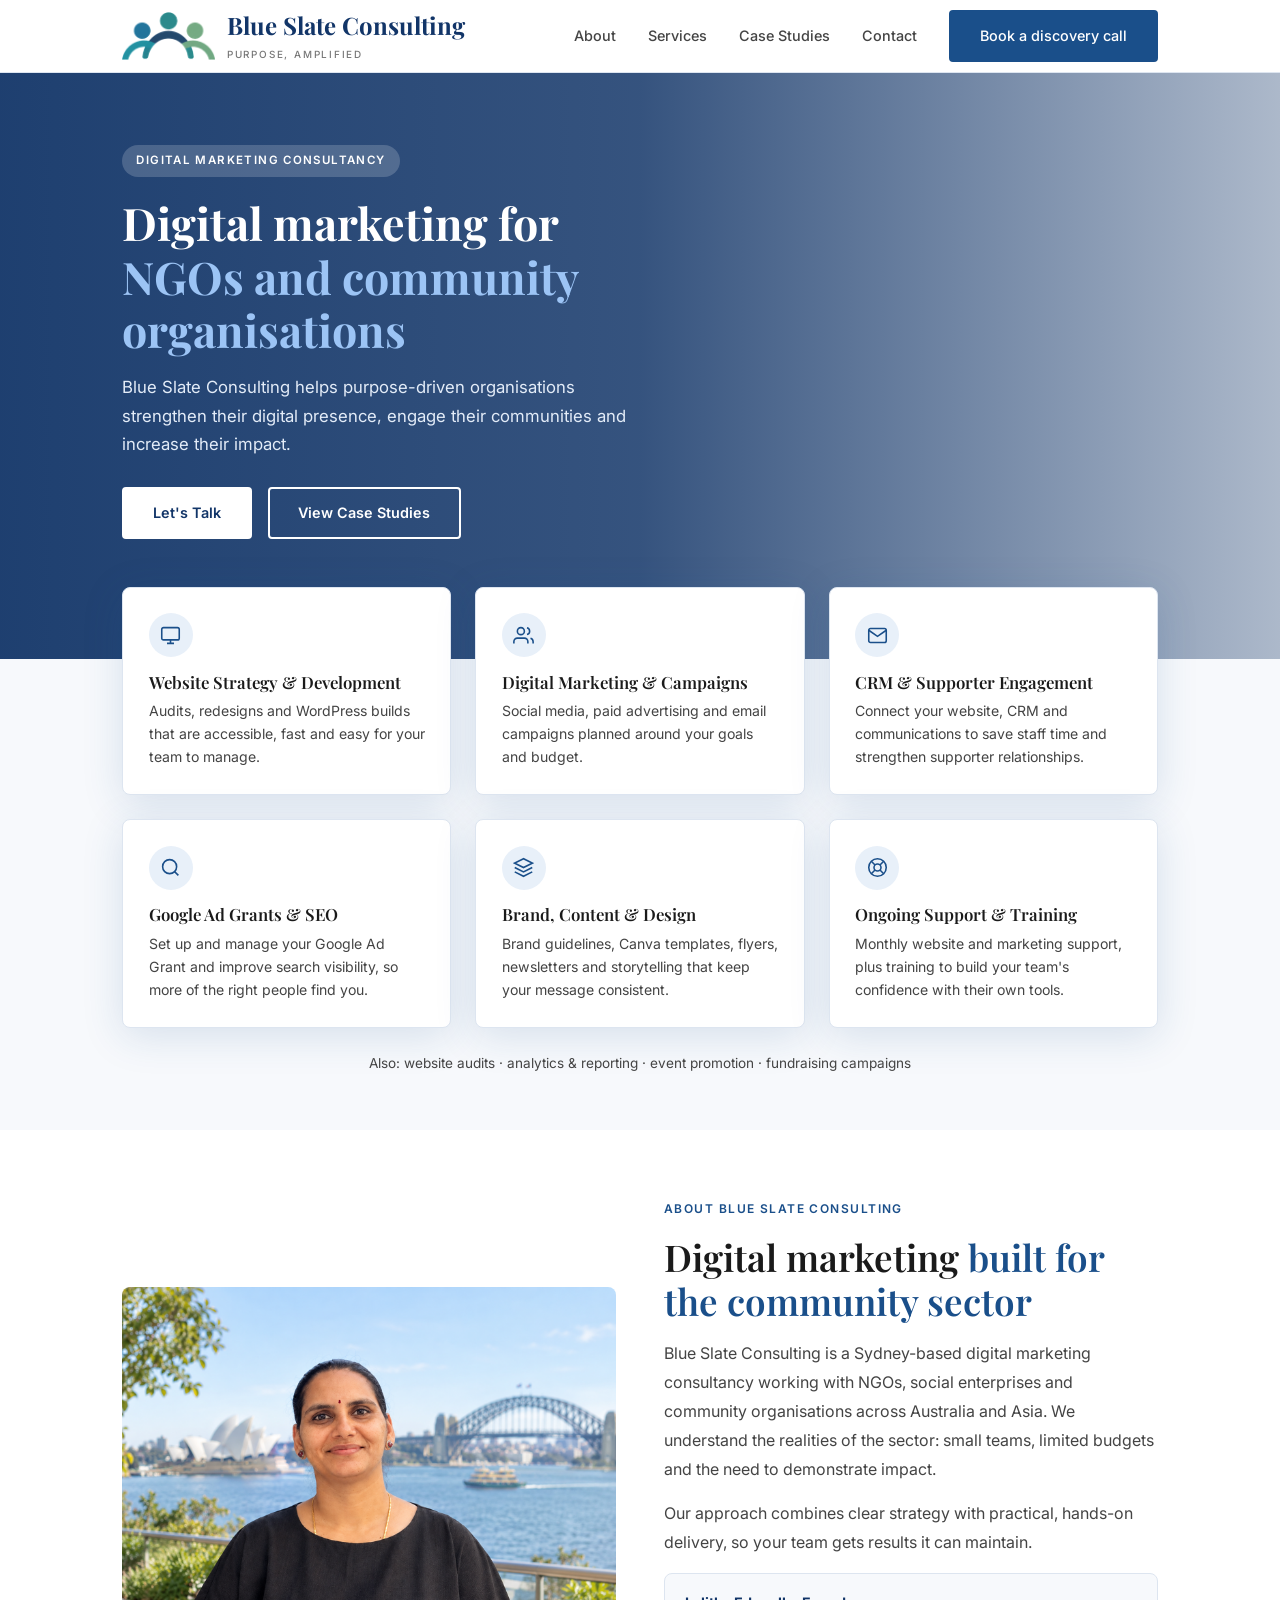
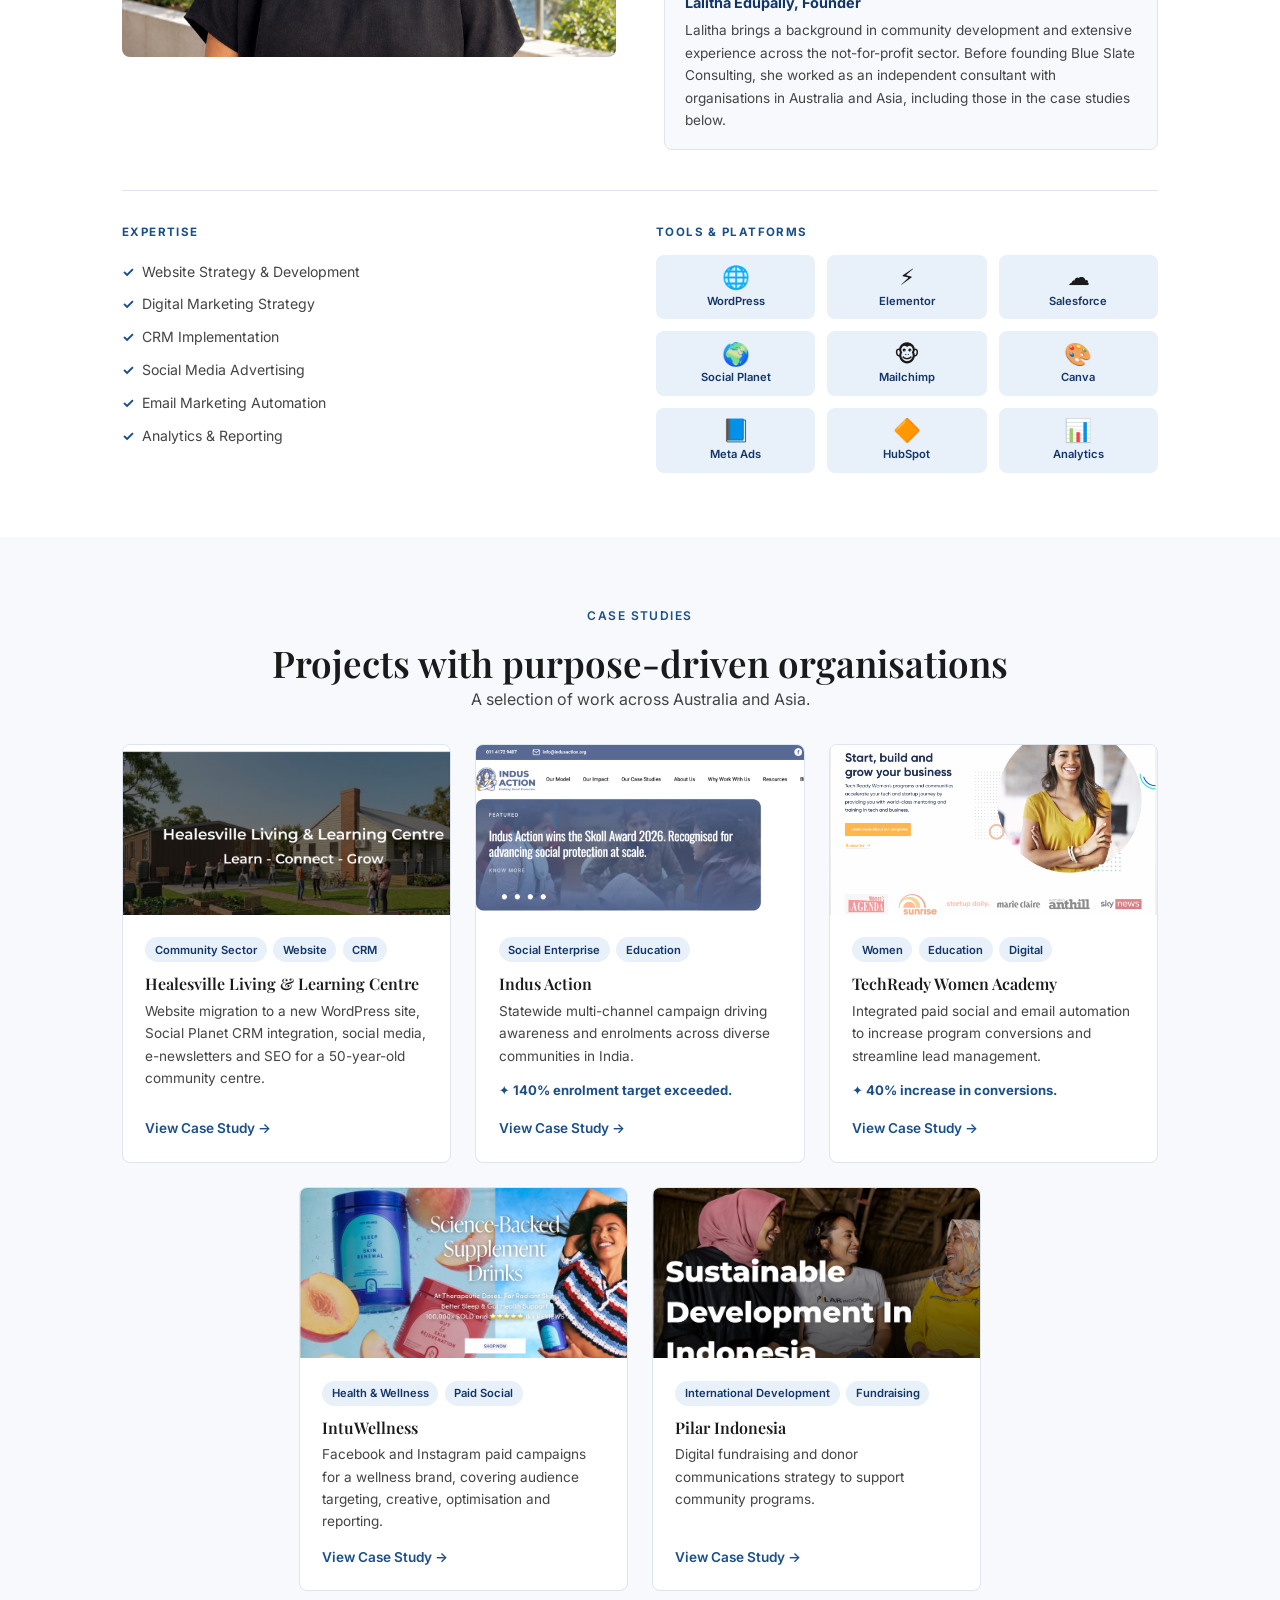
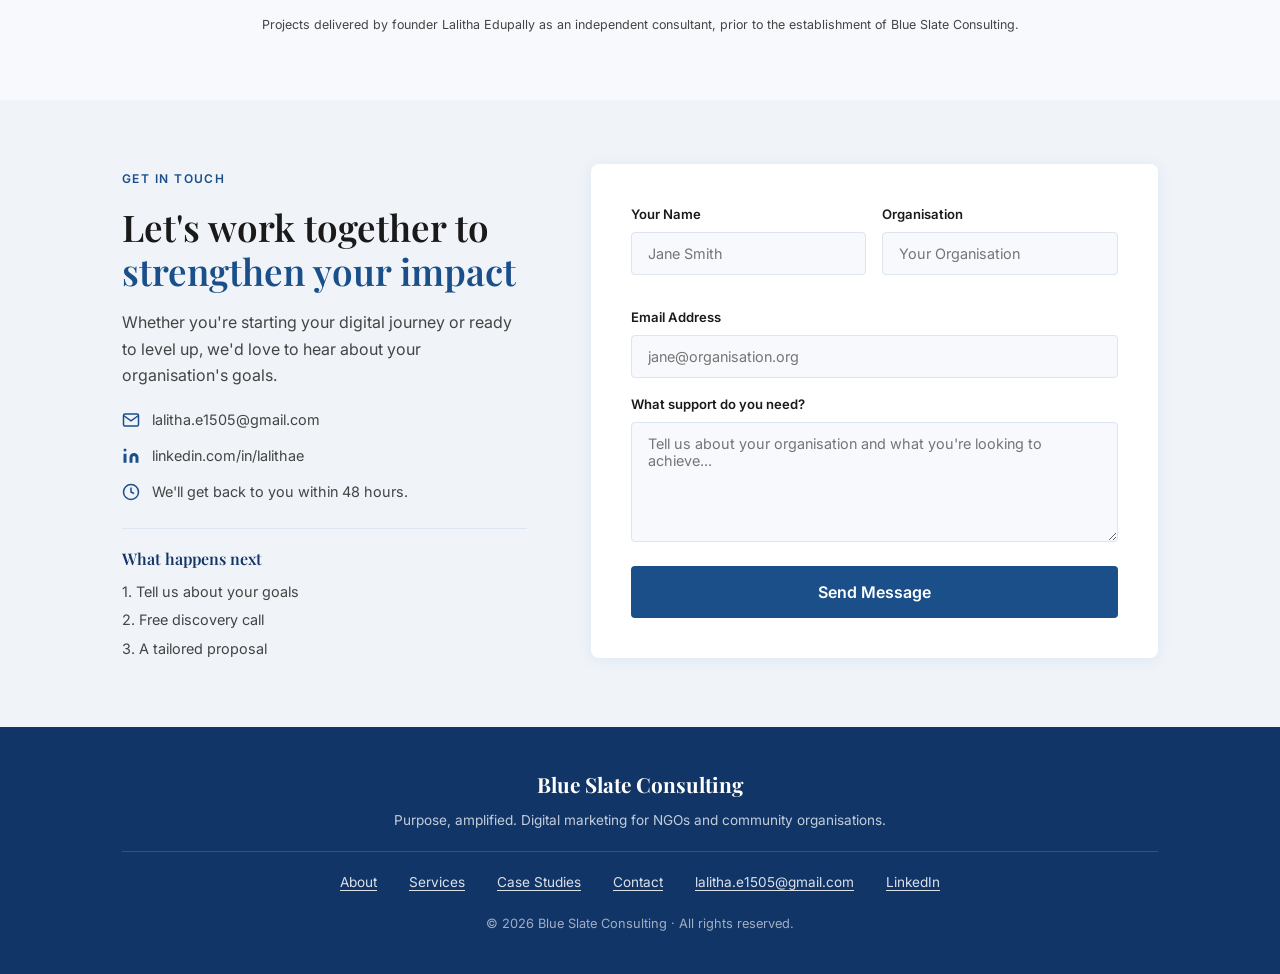
==== index.html @ 00a0124b "Update index.html" ====
<!DOCTYPE html>
<html lang="en">
<head>
<meta charset="UTF-8" />
<meta name="viewport" content="width=device-width, initial-scale=1.0" />
<title>Blue Slate Consulting - Digital marketing for NGOs and community organisations</title>
<meta name="description" content="Blue Slate Consulting is a Sydney-based digital marketing consultancy for NGOs, social enterprises and community organisations." />
<link rel="preconnect" href="https://fonts.googleapis.com">
<link href="https://fonts.googleapis.com/css2?family=Playfair+Display:ital,wght@0,400;0,600;0,700;1,600&family=Inter:wght@300;400;500;600&display=swap" rel="stylesheet">
<style>
*,*::before,*::after{box-sizing:border-box;margin:0;padding:0}
html{scroll-behavior:smooth}
body{font-family:'Inter',system-ui,sans-serif;color:#1a1a1a;background:#fff;line-height:1.65;font-size:16px}
img{max-width:100%;display:block}
a{color:inherit;text-decoration:none}
ul{list-style:none}
:root{
--blue:#1a4f8a;--blue-dark:#123568;--blue-light:#e8f0f9;--blue-mid:#2261aa;
--text-mid:#444;--text-light:#777;--bg-light:#f7f9fc;--bg-cream:#f0f4f9;--border:#dde5f0;
--font-display:'Playfair Display',Georgia,serif;--radius:4px;--radius-lg:8px;
--shadow:0 2px 16px rgba(26,79,138,.08);--shadow-lg:0 8px 40px rgba(26,79,138,.15);--transition:0.22s ease}
h1,h2,h3,h4{font-family:var(--font-display);line-height:1.2;color:#1a1a1a}
h1{font-size:clamp(1.6rem,3.5vw,2.4rem);font-weight:700}
h2{font-size:clamp(1.6rem,3.5vw,2.3rem);font-weight:600}
h3{font-size:1.15rem;font-weight:600}
p{color:var(--text-mid)}
.container{max-width:1100px;margin:0 auto;padding:0 2rem}
.section{padding:64px 0}
.eyebrow{font-size:.75rem;font-weight:600;letter-spacing:.12em;text-transform:uppercase;color:var(--blue);display:inline-block;margin-bottom:1rem}
.blue{color:var(--blue)}
.text-center{text-align:center}
.grid-2{display:grid;grid-template-columns:1fr 1fr;gap:3rem;align-items:center}
.grid-3{display:grid;grid-template-columns:repeat(3,1fr);gap:1.5rem}
.btn{display:inline-block;padding:.75rem 1.8rem;border-radius:var(--radius);font-family:'Inter',sans-serif;font-size:.9rem;font-weight:600;cursor:pointer;border:2px solid transparent;transition:all var(--transition)}
.btn-primary{background:var(--blue);color:#fff !important;border-color:var(--blue)}
.btn-primary:hover{background:var(--blue-dark);border-color:var(--blue-dark)}

/* NAV */
nav{position:sticky;top:0;z-index:100;background:#fff;border-bottom:1px solid var(--border)}
.nav-inner{display:flex;align-items:center;justify-content:space-between;height:72px}
.logo{font-family:var(--font-display);font-size:1.5rem;font-weight:700;color:var(--blue-dark);line-height:1.1;display:flex;align-items:center;gap:.75rem}
.logo img{height:48px;width:auto}
.logo span{display:block;font-size:.62rem;font-family:'Inter',sans-serif;font-weight:500;letter-spacing:.18em;text-transform:uppercase;color:var(--text-light);margin-top:10px}
.nav-links{display:flex;gap:2rem;align-items:center}
.nav-links a{font-size:.9rem;font-weight:500;color:var(--text-mid);transition:color var(--transition)}
.nav-links a:hover{color:var(--blue)}
.nav-links a.btn-primary:hover{color:#fff}
.hamburger{display:none;flex-direction:column;gap:5px;cursor:pointer;padding:4px;background:none;border:none}
.hamburger span{display:block;width:24px;height:2px;background:#1a1a1a;border-radius:2px}

/* HERO */
.hero{position:relative}
.hero-bg{position:relative;display:flex;align-items:center;min-height:500px;background-size:cover;background-position:center;background-repeat:no-repeat}
.hero-overlay{position:absolute;inset:0;background:linear-gradient(90deg,rgba(18,53,104,.95) 0%,rgba(18,53,104,.85) 50%,rgba(18,53,104,.35) 100%)}
.hero-content{position:relative;z-index:1;width:100%;padding-top:72px;padding-bottom:120px}
.hero-label{display:inline-block;background:rgba(255,255,255,.18);color:#fff;font-size:.72rem;font-weight:600;letter-spacing:.12em;text-transform:uppercase;padding:.4rem .9rem;border-radius:2rem;margin-bottom:1.2rem}
.hero h1{color:#fff;max-width:560px;margin-bottom:1rem;font-size:clamp(1.9rem,4vw,2.8rem)}
.blue-light-text{color:#9CC4F5}
.hero-sub{color:#E3ECF8;font-size:1.05rem;line-height:1.7;max-width:520px;margin-bottom:1.75rem}
.hero-actions{display:flex;flex-wrap:wrap;gap:1rem}
.btn-white{background:#fff;color:var(--blue-dark);border-color:#fff}
.btn-white:hover{background:var(--blue-light);border-color:var(--blue-light)}
.btn-outline-white{background:transparent;color:#fff;border-color:#fff}
.btn-outline-white:hover{background:#fff;color:var(--blue-dark)}

/* SERVICES (cards overlap the hero) */
.services.section{position:relative;z-index:2;margin-top:-72px;padding:0 0 56px;background:linear-gradient(to bottom,transparent 72px,var(--bg-light) 72px)}
.service-card{background:#fff;border:1px solid var(--border);border-radius:var(--radius-lg);padding:1.6rem;box-shadow:var(--shadow-lg);transition:transform var(--transition)}
.service-card:hover{transform:translateY(-3px)}
.service-icon{width:44px;height:44px;background:var(--blue-light);border-radius:50%;display:flex;align-items:center;justify-content:center;margin-bottom:.9rem;color:var(--blue)}
.service-icon svg{width:21px;height:21px}
.service-card h3{margin-bottom:.45rem;font-size:1.05rem}
.service-card p{font-size:.88rem;line-height:1.65}
.services-also{text-align:center;font-size:.85rem;color:var(--text-mid);margin-top:1.5rem}

/* ABOUT */
.about{background:#fff}
.about-content h2{margin-bottom:1rem}
.about-content p{margin-bottom:1rem;line-height:1.8}
.founder-box{background:var(--bg-light);border:1px solid var(--border);border-radius:var(--radius-lg);padding:1.1rem 1.25rem}
.founder-box strong{display:block;font-size:.9rem;color:var(--blue-dark);margin-bottom:.25rem}
.founder-box p{font-size:.85rem;line-height:1.65;margin:0}
.skills-cols{display:grid;grid-template-columns:1fr 1fr;gap:2rem;margin-top:2.5rem;padding-top:2rem;border-top:1px solid var(--border)}
.skills-label{font-size:.72rem;font-weight:700;letter-spacing:.12em;text-transform:uppercase;color:var(--blue);margin-bottom:.8rem}
.skills-list li{font-size:.88rem;color:var(--text-mid);padding:.3rem 0;display:flex;align-items:center;gap:.5rem}
.skills-list li::before{content:'✓';color:var(--blue);font-weight:700}
.tools-grid{display:grid;grid-template-columns:repeat(3,1fr);gap:.75rem;margin-top:.5rem}
.tool-item{background:var(--blue-light);border-radius:var(--radius-lg);padding:.7rem .5rem;display:flex;flex-direction:column;align-items:center;gap:.4rem}
.tool-icon{font-size:1.4rem;line-height:1}
.tool-name{font-size:.7rem;font-weight:600;color:var(--blue-dark);text-align:center;line-height:1.2}

/* CASE STUDIES */
.casestudies{background:var(--bg-light)}
.casestudies-sub{color:var(--text-mid);margin-bottom:2rem}
.cs-grid{display:flex;flex-wrap:wrap;justify-content:center;gap:1.5rem}
.cs-card{flex:0 1 calc((100% - 3rem)/3);background:#fff;border:1px solid var(--border);border-radius:var(--radius-lg);overflow:hidden;transition:box-shadow var(--transition),transform var(--transition);display:flex;flex-direction:column}
.cs-card:hover{box-shadow:var(--shadow-lg);transform:translateY(-4px)}
.cs-thumb{height:170px;background:var(--blue-light)}
.cs-body{padding:1.4rem;flex:1;display:flex;flex-direction:column}
.cs-tags{display:flex;flex-wrap:wrap;gap:.4rem;margin-bottom:.75rem}
.cs-tag{background:var(--blue-light);color:var(--blue-dark);font-size:.7rem;font-weight:600;padding:.2rem .6rem;border-radius:2rem}
.cs-body h3{font-size:1rem;margin-bottom:.4rem}
.cs-body p{font-size:.85rem;margin-bottom:.8rem;flex:1}
.cs-result{font-size:.82rem;font-weight:700;color:var(--blue);margin-bottom:1rem}
.cs-link{font-size:.85rem;font-weight:600;color:var(--blue);display:inline-flex;align-items:center;gap:.3rem;transition:gap var(--transition)}
.cs-link:hover{gap:.6rem}
.cs-note{text-align:center;font-size:.78rem;color:var(--text-mid);margin-top:1.5rem}

/* CONTACT */
.contact{background:var(--bg-cream)}
.contact-grid{display:grid;grid-template-columns:1fr 1.4fr;gap:4rem;align-items:start}
.contact-info h2{margin-bottom:1rem}
.contact-info p{margin-bottom:1.25rem}
.contact-detail{display:flex;align-items:center;gap:.75rem;margin-bottom:.75rem;font-size:.9rem;color:var(--text-mid)}
.contact-detail svg{color:var(--blue);flex-shrink:0}
.next-steps{margin-top:1.5rem;padding-top:1.25rem;border-top:1px solid var(--border)}
.next-steps h3{font-size:1rem;margin-bottom:.6rem;color:var(--blue-dark)}
.next-steps li{font-size:.9rem;color:var(--text-mid);padding:.15rem 0}
.contact-form{background:#fff;border-radius:var(--radius-lg);padding:2.5rem;box-shadow:var(--shadow)}
.form-row{display:grid;grid-template-columns:1fr 1fr;gap:1rem;margin-bottom:1rem}
.form-group{margin-bottom:1rem}
.form-group label{display:block;font-size:.82rem;font-weight:600;margin-bottom:.4rem}
.form-group input,.form-group textarea{width:100%;padding:.75rem 1rem;border:1.5px solid var(--border);border-radius:var(--radius);font-family:'Inter',sans-serif;font-size:.9rem;color:#1a1a1a;background:var(--bg-light);transition:border-color var(--transition);outline:none}
.form-group input:focus,.form-group textarea:focus{border-color:var(--blue);background:#fff}
.form-group textarea{resize:vertical;min-height:120px}
.form-submit{width:100%;padding:.9rem;font-size:1rem}

/* FOOTER */
footer{background:var(--blue-dark);color:#fff;padding:2.5rem 0;text-align:center;font-size:.88rem}
footer p{color:#fff}
.footer-logo{font-family:var(--font-display);font-size:1.3rem;font-weight:700;color:#fff;margin-bottom:.5rem}
.footer-tagline{color:rgba(255,255,255,.75);font-size:.85rem;margin-bottom:1rem}
.footer-links{display:flex;justify-content:center;gap:2rem;flex-wrap:wrap;margin-top:.75rem}
.footer-links a{color:rgba(255,255,255,.85);font-size:.85rem;text-decoration:underline;text-underline-offset:3px}
.footer-links a:hover{color:#fff}
.footer-divider{border:none;border-top:1px solid rgba(255,255,255,.15);margin:1.2rem 0}

/* MOBILE */
@media(max-width:900px){
.cs-card{flex-basis:calc((100% - 1.5rem)/2)}
}
@media(max-width:768px){
.hamburger{display:flex}
.nav-links{display:none;position:fixed;top:72px;left:0;right:0;background:#fff;flex-direction:column;padding:1.5rem 2rem;border-bottom:1px solid var(--border);gap:1.2rem;box-shadow:var(--shadow)}
.nav-links.open{display:flex}
.nav-links .btn{width:100%;text-align:center}
.grid-2,.grid-3,.contact-grid,.skills-cols,.form-row{grid-template-columns:1fr}
.cs-card{flex-basis:100%}
.hero-bg{min-height:auto}
.hero-overlay{background:rgba(18,53,104,.88)}
.hero-content{padding-top:56px;padding-bottom:104px}
.section{padding:48px 0}
}
</style>
</head>
<body>

<nav>
<div class="container nav-inner">
<a href="#" class="logo"><img src="/assets/images/logo-icon.png" alt="Blue Slate Consulting logo"><div>Blue Slate Consulting<br><span>Purpose, amplified</span></div></a>
<div class="nav-links" id="navLinks">
<a href="#about">About</a>
<a href="#services">Services</a>
<a href="#casestudies">Case Studies</a>
<a href="#contact">Contact</a>
<a href="#contact" class="btn btn-primary">Book a discovery call</a>
</div>
<button class="hamburger" id="hamburger" aria-label="Menu"><span></span><span></span><span></span></button>
</div>
</nav>

<!-- HERO -->
<section class="hero">
<div class="hero-bg" style="background-image:url(/assets/images/hero-workspace.png)">
<div class="hero-overlay"></div>
<div class="container hero-content">
<span class="hero-label">Digital Marketing Consultancy</span>
<h1>Digital marketing for<br><span class="blue-light-text">NGOs and community<br>organisations</span></h1>
<p class="hero-sub">Blue Slate Consulting helps purpose-driven organisations strengthen their digital presence, engage their communities and increase their impact.</p>
<div class="hero-actions">
<a href="#contact" class="btn btn-white">Let's Talk</a>
<a href="#casestudies" class="btn btn-outline-white">View Case Studies</a>
</div>
</div>
</div>
</section>

<!-- SERVICES -->
<section class="services section" id="services">
<div class="container">
<div class="grid-3">
<div class="service-card">
<div class="service-icon"><svg fill="none" stroke="currentColor" viewBox="0 0 24 24" stroke-width="1.8"><rect x="2" y="3" width="20" height="14" rx="2"/><path d="M8 21h8M12 17v4"/></svg></div>
<h3>Website Strategy &amp; Development</h3>
<p>Audits, redesigns and WordPress builds that are accessible, fast and easy for your team to manage.</p>
</div>
<div class="service-card">
<div class="service-icon"><svg fill="none" stroke="currentColor" viewBox="0 0 24 24" stroke-width="1.8"><path d="M17 21v-2a4 4 0 0 0-4-4H5a4 4 0 0 0-4 4v2"/><circle cx="9" cy="7" r="4"/><path d="M23 21v-2a4 4 0 0 0-3-3.87M16 3.13a4 4 0 0 1 0 7.75"/></svg></div>
<h3>Digital Marketing &amp; Campaigns</h3>
<p>Social media, paid advertising and email campaigns planned around your goals and budget.</p>
</div>
<div class="service-card">
<div class="service-icon"><svg fill="none" stroke="currentColor" viewBox="0 0 24 24" stroke-width="1.8"><path d="M4 4h16c1.1 0 2 .9 2 2v12c0 1.1-.9 2-2 2H4c-1.1 0-2-.9-2-2V6c0-1.1.9-2 2-2z"/><polyline points="22,6 12,13 2,6"/></svg></div>
<h3>CRM &amp; Supporter Engagement</h3>
<p>Connect your website, CRM and communications to save staff time and strengthen supporter relationships.</p>
</div>
<div class="service-card">
<div class="service-icon"><svg fill="none" stroke="currentColor" viewBox="0 0 24 24" stroke-width="1.8"><circle cx="11" cy="11" r="8"/><line x1="21" y1="21" x2="16.65" y2="16.65"/></svg></div>
<h3>Google Ad Grants &amp; SEO</h3>
<p>Set up and manage your Google Ad Grant and improve search visibility, so more of the right people find you.</p>
</div>
<div class="service-card">
<div class="service-icon"><svg fill="none" stroke="currentColor" viewBox="0 0 24 24" stroke-width="1.8"><polygon points="12 2 2 7 12 12 22 7 12 2"/><polyline points="2 17 12 22 22 17"/><polyline points="2 12 12 17 22 12"/></svg></div>
<h3>Brand, Content &amp; Design</h3>
<p>Brand guidelines, Canva templates, flyers, newsletters and storytelling that keep your message consistent.</p>
</div>
<div class="service-card">
<div class="service-icon"><svg fill="none" stroke="currentColor" viewBox="0 0 24 24" stroke-width="1.8"><circle cx="12" cy="12" r="10"/><circle cx="12" cy="12" r="4"/><path d="M4.93 4.93l4.24 4.24M14.83 9.17l4.24-4.24M14.83 14.83l4.24 4.24M9.17 14.83l-4.24 4.24"/></svg></div>
<h3>Ongoing Support &amp; Training</h3>
<p>Monthly website and marketing support, plus training to build your team's confidence with their own tools.</p>
</div>
</div>
<p class="services-also">Also: website audits · analytics &amp; reporting · event promotion · fundraising campaigns</p>
</div>
</section>

<!-- ABOUT -->
<section class="about section" id="about">
<div class="container">
<div class="grid-2">
<img src="assets/images/about-pic.png" alt="Lalitha Edupally, founder of Blue Slate Consulting" style="width:100%;height:auto;border-radius:8px;" />
<div class="about-content">
<span class="eyebrow">About Blue Slate Consulting</span>
<h2>Digital marketing <span class="blue">built for the community sector</span></h2>
<p>Blue Slate Consulting is a Sydney-based digital marketing consultancy working with NGOs, social enterprises and community organisations across Australia and Asia. We understand the realities of the sector: small teams, limited budgets and the need to demonstrate impact.</p>
<p>Our approach combines clear strategy with practical, hands-on delivery, so your team gets results it can maintain.</p>
<div class="founder-box">
<strong>Lalitha Edupally, Founder</strong>
<p>Lalitha brings a background in community development and extensive experience across the not-for-profit sector. Before founding Blue Slate Consulting, she worked as an independent consultant with organisations in Australia and Asia, including those in the case studies below.</p>
</div>
</div>
</div>
<div class="skills-cols">
<div>
<div class="skills-label">Expertise</div>
<ul class="skills-list">
<li>Website Strategy &amp; Development</li>
<li>Digital Marketing Strategy</li>
<li>CRM Implementation</li>
<li>Social Media Advertising</li>
<li>Email Marketing Automation</li>
<li>Analytics &amp; Reporting</li>
</ul>
</div>
<div>
<div class="skills-label">Tools &amp; Platforms</div>
<div class="tools-grid">
<div class="tool-item"><span class="tool-icon">🌐</span><span class="tool-name">WordPress</span></div>
<div class="tool-item"><span class="tool-icon">⚡</span><span class="tool-name">Elementor</span></div>
<div class="tool-item"><span class="tool-icon">☁️</span><span class="tool-name">Salesforce</span></div>
<div class="tool-item"><span class="tool-icon">🌍</span><span class="tool-name">Social Planet</span></div>
<div class="tool-item"><span class="tool-icon">🐵</span><span class="tool-name">Mailchimp</span></div>
<div class="tool-item"><span class="tool-icon">🎨</span><span class="tool-name">Canva</span></div>
<div class="tool-item"><span class="tool-icon">📘</span><span class="tool-name">Meta Ads</span></div>
<div class="tool-item"><span class="tool-icon">🔶</span><span class="tool-name">HubSpot</span></div>
<div class="tool-item"><span class="tool-icon">📊</span><span class="tool-name">Analytics</span></div>
</div>
</div>
</div>
</div>
</section>

<!-- CASE STUDIES -->
<section class="casestudies section" id="casestudies">
<div class="container">
<div class="text-center">
<span class="eyebrow">Case Studies</span>
<h2>Projects with purpose-driven organisations</h2>
<p class="casestudies-sub">A selection of work across Australia and Asia.</p>
</div>
<div class="cs-grid">
<div class="cs-card">
<div class="cs-thumb"><img src="assets/images/hllc.jpg" alt="Healesville Living &amp; Learning Centre" style="width:100%;height:100%;object-fit:cover;"></div>
<div class="cs-body">
<div class="cs-tags"><span class="cs-tag">Community Sector</span><span class="cs-tag">Website</span><span class="cs-tag">CRM</span></div>
<h3>Healesville Living &amp; Learning Centre</h3>
<p>Website migration to a new WordPress site, Social Planet CRM integration, social media, e-newsletters and SEO for a 50-year-old community centre.</p>
<a href="hllc.html" class="cs-link">View Case Study →</a>
</div>
</div>
<div class="cs-card">
<div class="cs-thumb"><img src="assets/images/indus.jpg" alt="Indus Action" style="width:100%;height:100%;object-fit:cover;"></div>
<div class="cs-body">
<div class="cs-tags"><span class="cs-tag">Social Enterprise</span><span class="cs-tag">Education</span></div>
<h3>Indus Action</h3>
<p>Statewide multi-channel campaign driving awareness and enrolments across diverse communities in India.</p>
<div class="cs-result">✦ 140% enrolment target exceeded.</div>
<a href="indus-action.html" class="cs-link">View Case Study →</a>
</div>
</div>
<div class="cs-card">
<div class="cs-thumb"><img src="assets/images/techready.jpg" alt="TechReady Women Academy" style="width:100%;height:100%;object-fit:cover;"></div>
<div class="cs-body">
<div class="cs-tags"><span class="cs-tag">Women</span><span class="cs-tag">Education</span><span class="cs-tag">Digital</span></div>
<h3>TechReady Women Academy</h3>
<p>Integrated paid social and email automation to increase program conversions and streamline lead management.</p>
<div class="cs-result">✦ 40% increase in conversions.</div>
<a href="techready-women.html" class="cs-link">View Case Study →</a>
</div>
</div>
<div class="cs-card">
<div class="cs-thumb"><img src="assets/images/intuwellness.jpg" alt="IntuWellness" style="width:100%;height:100%;object-fit:cover;"></div>
<div class="cs-body">
<div class="cs-tags"><span class="cs-tag">Health &amp; Wellness</span><span class="cs-tag">Paid Social</span></div>
<h3>IntuWellness</h3>
<p>Facebook and Instagram paid campaigns for a wellness brand, covering audience targeting, creative, optimisation and reporting.</p>
<a href="intuwellness.html" class="cs-link">View Case Study →</a>
</div>
</div>
<div class="cs-card">
<div class="cs-thumb"><img src="assets/images/pilar.jpg" alt="Pilar Indonesia" style="width:100%;height:100%;object-fit:cover;"></div>
<div class="cs-body">
<div class="cs-tags"><span class="cs-tag">International Development</span><span class="cs-tag">Fundraising</span></div>
<h3>Pilar Indonesia</h3>
<p>Digital fundraising and donor communications strategy to support community programs.</p>
<a href="pilar-indonesia.html" class="cs-link">View Case Study →</a>
</div>
</div>
</div>
<p class="cs-note">Projects delivered by founder Lalitha Edupally as an independent consultant, prior to the establishment of Blue Slate Consulting.</p>
</div>
</section>

<!-- CONTACT -->
<section class="contact section" id="contact">
<div class="container">
<div class="contact-grid">
<div class="contact-info">
<span class="eyebrow">Get in Touch</span>
<h2>Let's work together to <span class="blue">strengthen your impact</span></h2>
<p>Whether you're starting your digital journey or ready to level up, we'd love to hear about your organisation's goals.</p>
<div class="contact-detail">
<svg width="18" height="18" fill="none" stroke="currentColor" viewBox="0 0 24 24" stroke-width="2"><path d="M4 4h16c1.1 0 2 .9 2 2v12c0 1.1-.9 2-2 2H4c-1.1 0-2-.9-2-2V6c0-1.1.9-2 2-2z"/><polyline points="22,6 12,13 2,6"/></svg>
<a href="mailto:lalitha.e1505@gmail.com">lalitha.e1505@gmail.com</a>
</div>
<div class="contact-detail">
<svg width="18" height="18" fill="currentColor" viewBox="0 0 24 24"><path d="M16 8a6 6 0 0 1 6 6v7h-4v-7a2 2 0 0 0-2-2 2 2 0 0 0-2 2v7h-4v-7a6 6 0 0 1 6-6z"/><rect x="2" y="9" width="4" height="12"/><circle cx="4" cy="4" r="2"/></svg>
<a href="https://linkedin.com/in/lalithae/" target="_blank" rel="noopener">linkedin.com/in/lalithae</a>
</div>
<div class="contact-detail">
<svg width="18" height="18" fill="none" stroke="currentColor" viewBox="0 0 24 24" stroke-width="2"><circle cx="12" cy="12" r="10"/><polyline points="12 6 12 12 16 14"/></svg>
<span>We'll get back to you within 48 hours.</span>
</div>
<div class="next-steps">
<h3>What happens next</h3>
<ul>
<li>1. Tell us about your goals</li>
<li>2. Free discovery call</li>
<li>3. A tailored proposal</li>
</ul>
</div>
</div>
<div class="contact-form">
<form action="https://formspree.io/f/YOUR_FORM_ID" method="POST">
<div class="form-row">
<div class="form-group"><label for="name">Your Name</label><input type="text" id="name" name="name" placeholder="Jane Smith" required /></div>
<div class="form-group"><label for="org">Organisation</label><input type="text" id="org" name="organisation" placeholder="Your Organisation" /></div>
</div>
<div class="form-group"><label for="email">Email Address</label><input type="email" id="email" name="email" placeholder="jane@organisation.org" required /></div>
<div class="form-group"><label for="support">What support do you need?</label><textarea id="support" name="message" placeholder="Tell us about your organisation and what you're looking to achieve..."></textarea></div>
<button type="submit" class="btn btn-primary form-submit">Send Message</button>
</form>
</div>
</div>
</div>
</section>

<!-- FOOTER -->
<footer>
<div class="container">
<div class="footer-logo">Blue Slate Consulting</div>
<div class="footer-tagline">Purpose, amplified. Digital marketing for NGOs and community organisations.</div>
<hr class="footer-divider">
<div class="footer-links">
<a href="#about">About</a>
<a href="#services">Services</a>
<a href="#casestudies">Case Studies</a>
<a href="#contact">Contact</a>
<a href="mailto:lalitha.e1505@gmail.com">lalitha.e1505@gmail.com</a>
<a href="https://linkedin.com/in/lalithae/" target="_blank" rel="noopener">LinkedIn</a>
</div>
<!-- Add your ABN and a Privacy Policy link on the next line when ready -->
<p style="margin-top:1.2rem;color:rgba(255,255,255,.6);font-size:.8rem;">© 2026 Blue Slate Consulting · All rights reserved.</p>
</div>
</footer>

<script>
const hamburger=document.getElementById('hamburger');
const navLinks=document.getElementById('navLinks');
hamburger.addEventListener('click',()=>navLinks.classList.toggle('open'));
navLinks.querySelectorAll('a').forEach(a=>a.addEventListener('click',()=>navLinks.classList.remove('open')));
</script>
</body>
</html>
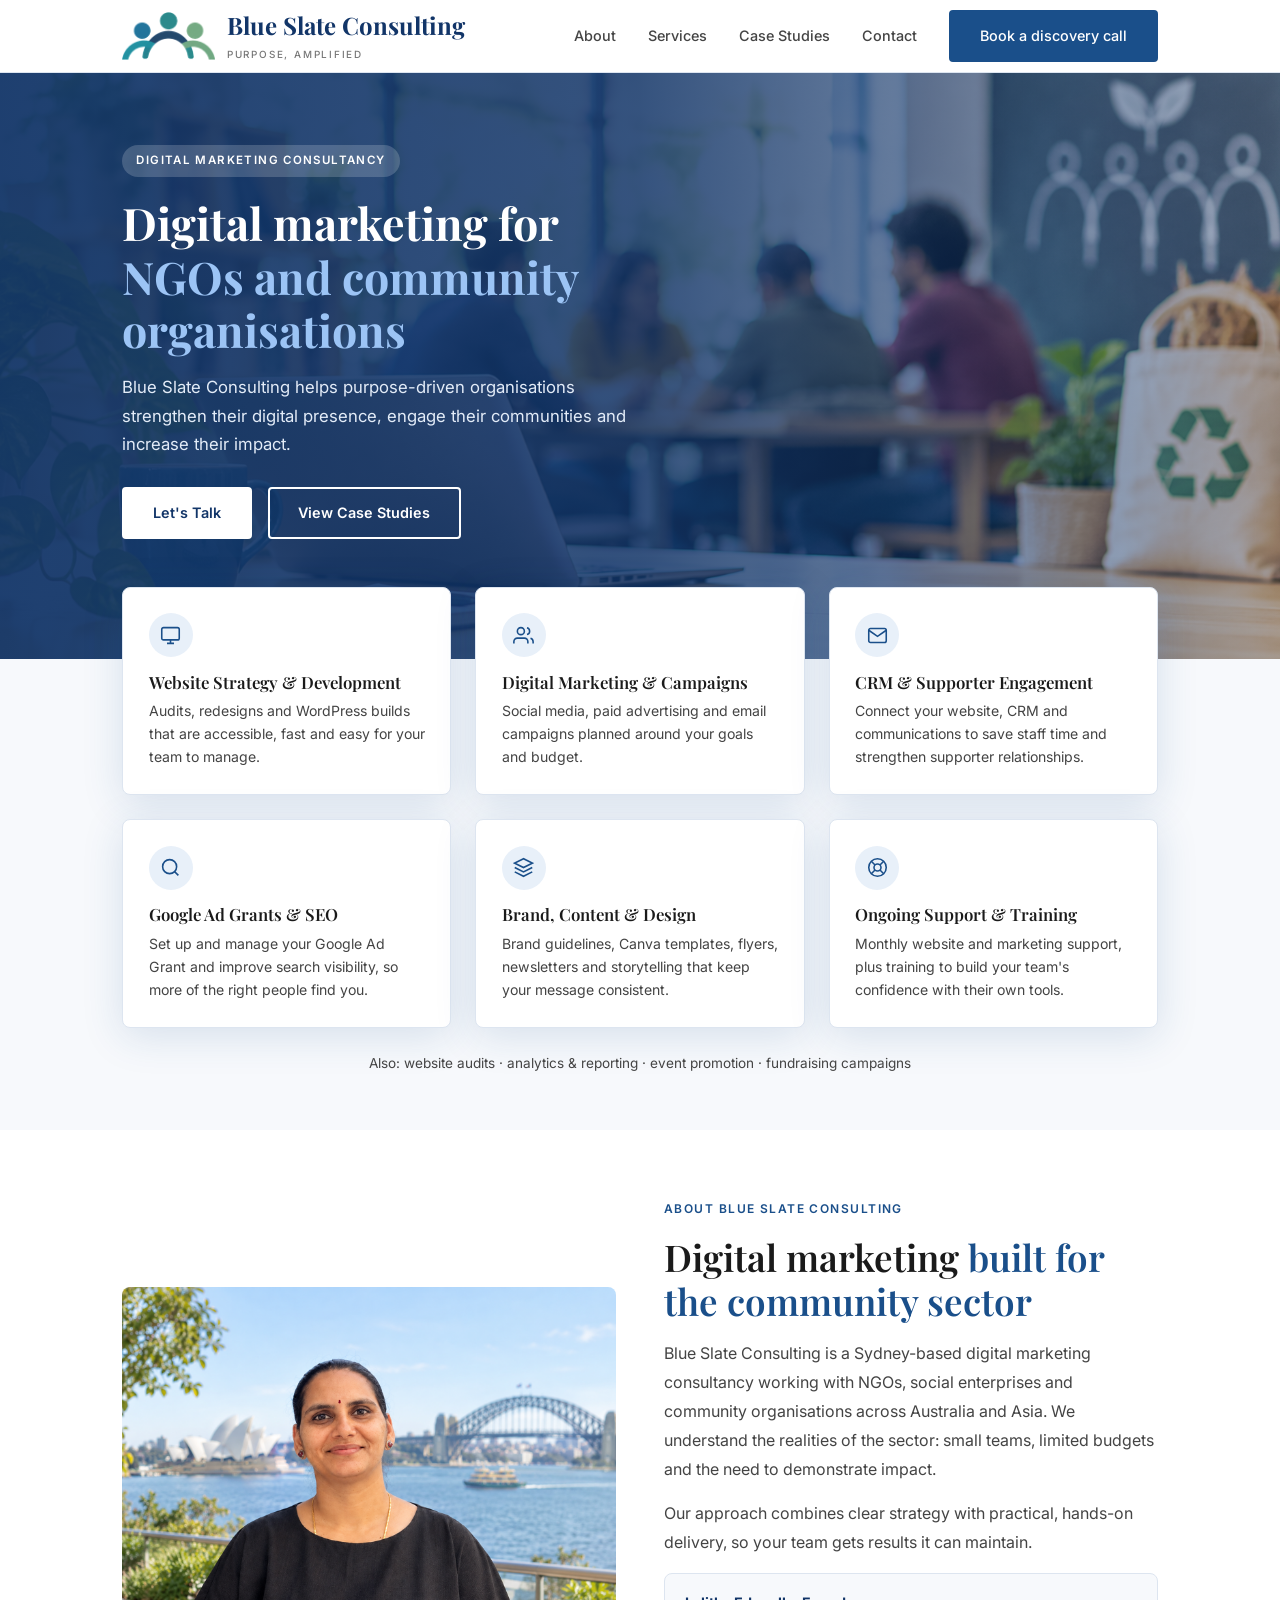
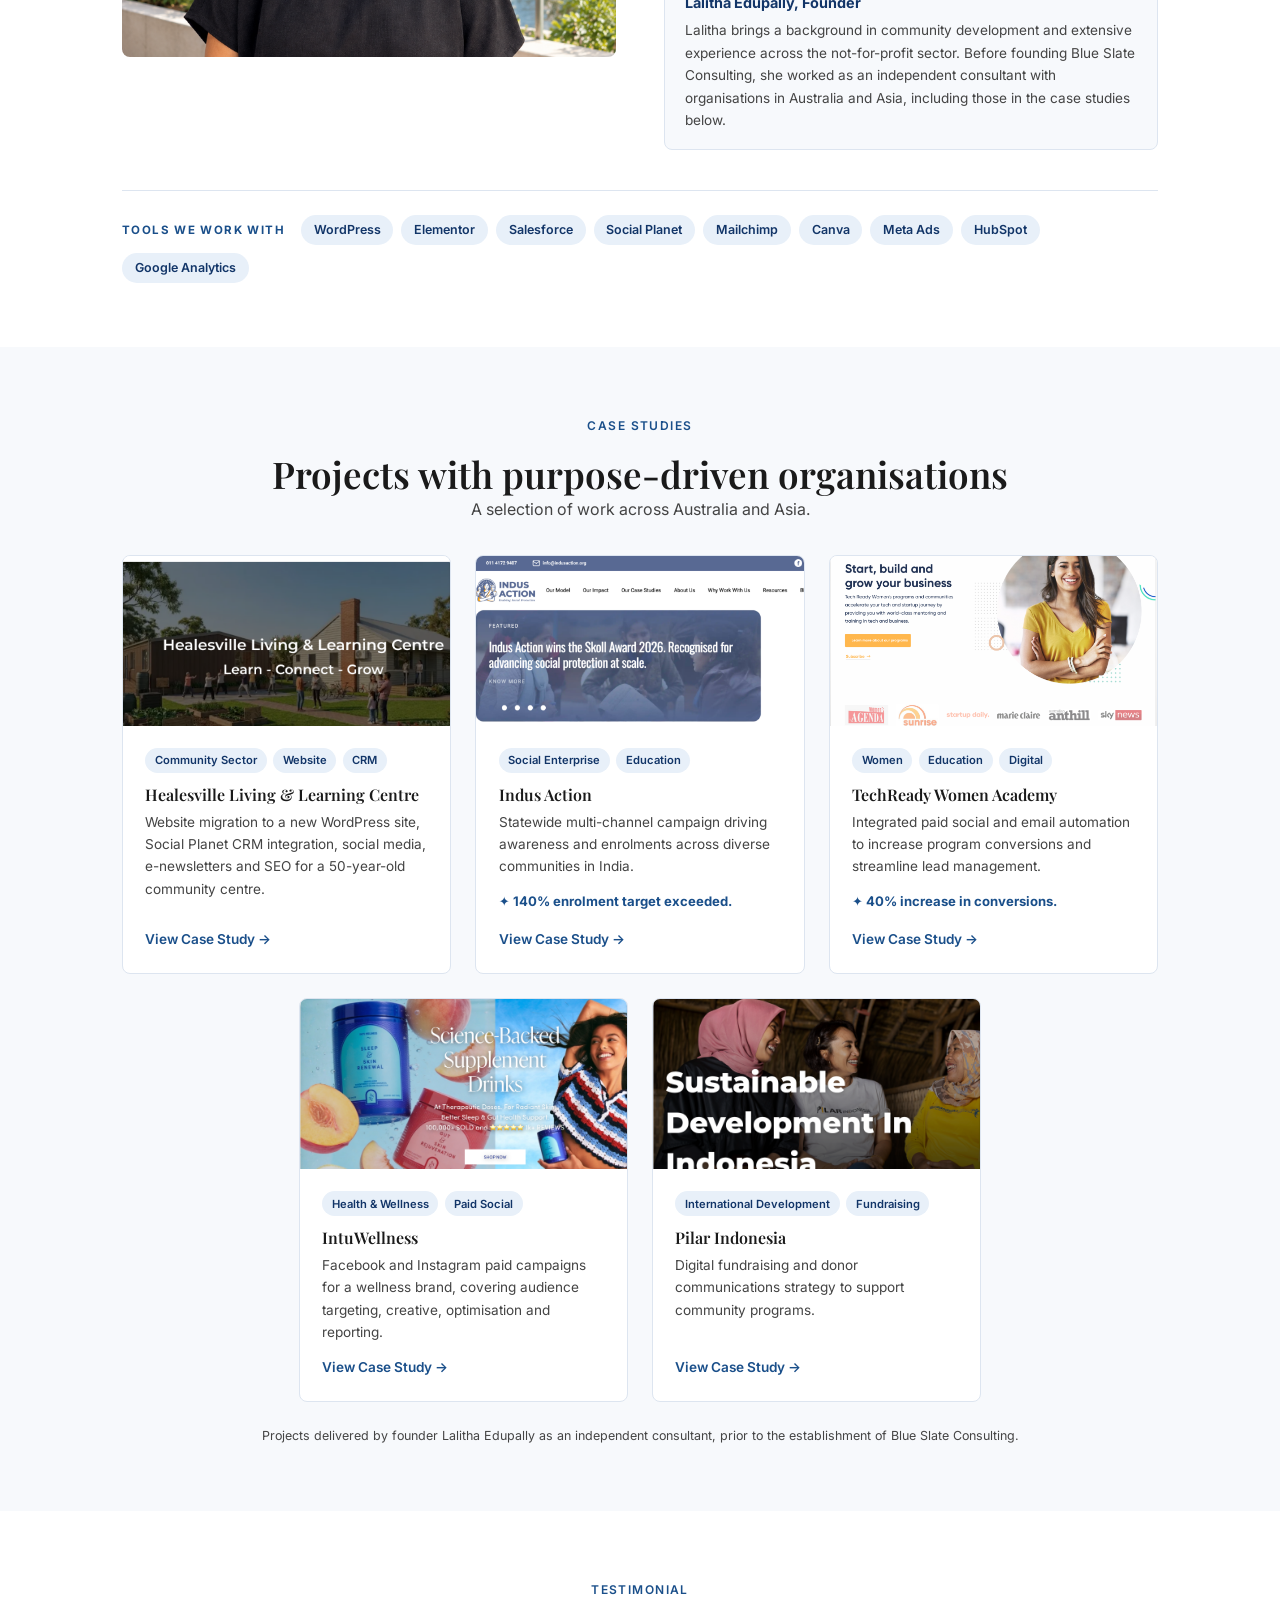
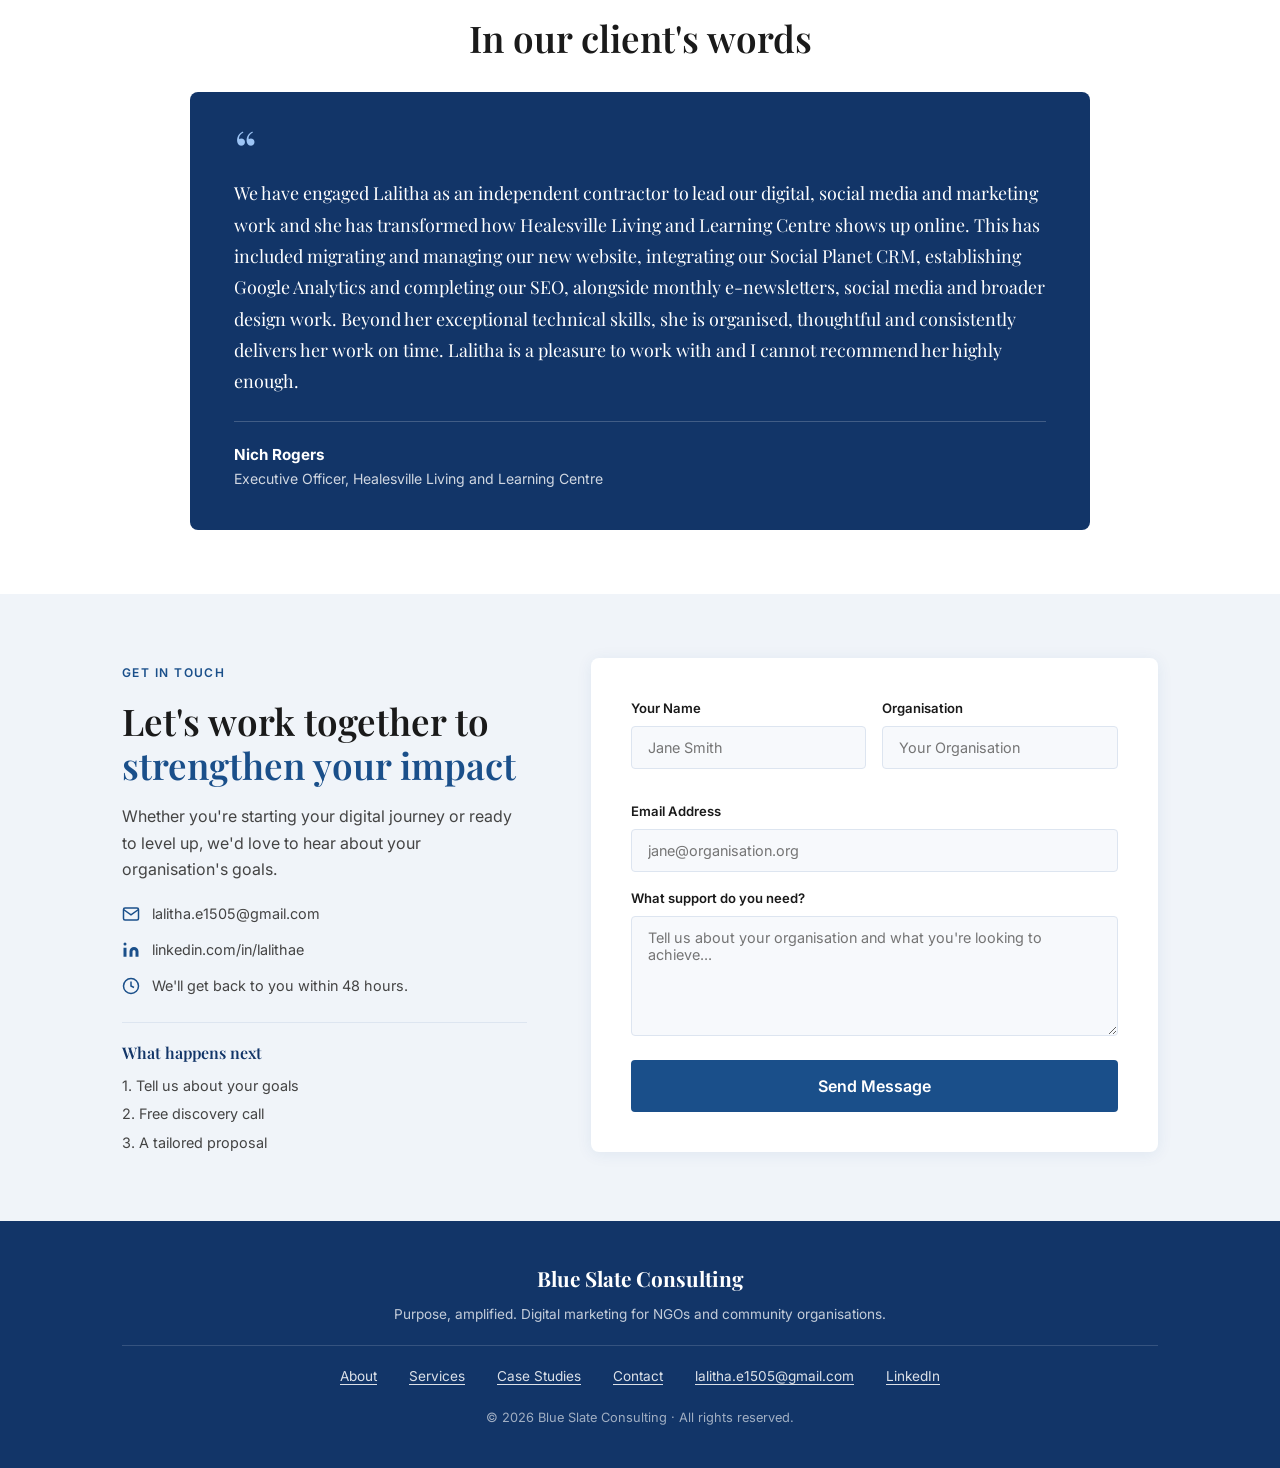
==== commit 145ce4be: "Update index.html" ====
--- a/index.html
+++ b/index.html
@@ -80,14 +80,9 @@
 .founder-box{background:var(--bg-light);border:1px solid var(--border);border-radius:var(--radius-lg);padding:1.1rem 1.25rem}
 .founder-box strong{display:block;font-size:.9rem;color:var(--blue-dark);margin-bottom:.25rem}
 .founder-box p{font-size:.85rem;line-height:1.65;margin:0}
-.skills-cols{display:grid;grid-template-columns:1fr 1fr;gap:2rem;margin-top:2.5rem;padding-top:2rem;border-top:1px solid var(--border)}
-.skills-label{font-size:.72rem;font-weight:700;letter-spacing:.12em;text-transform:uppercase;color:var(--blue);margin-bottom:.8rem}
-.skills-list li{font-size:.88rem;color:var(--text-mid);padding:.3rem 0;display:flex;align-items:center;gap:.5rem}
-.skills-list li::before{content:'✓';color:var(--blue);font-weight:700}
-.tools-grid{display:grid;grid-template-columns:repeat(3,1fr);gap:.75rem;margin-top:.5rem}
-.tool-item{background:var(--blue-light);border-radius:var(--radius-lg);padding:.7rem .5rem;display:flex;flex-direction:column;align-items:center;gap:.4rem}
-.tool-icon{font-size:1.4rem;line-height:1}
-.tool-name{font-size:.7rem;font-weight:600;color:var(--blue-dark);text-align:center;line-height:1.2}
+.tools-row{display:flex;flex-wrap:wrap;align-items:center;gap:.5rem;margin-top:2.5rem;padding-top:1.5rem;border-top:1px solid var(--border)}
+.tools-label{font-size:.72rem;font-weight:700;letter-spacing:.12em;text-transform:uppercase;color:var(--blue);margin-right:.5rem}
+.tool-pill{background:var(--blue-light);color:var(--blue-dark);font-size:.78rem;font-weight:600;padding:.3rem .8rem;border-radius:2rem}
 
 /* CASE STUDIES */
 .casestudies{background:var(--bg-light)}
@@ -105,6 +100,15 @@
 .cs-link{font-size:.85rem;font-weight:600;color:var(--blue);display:inline-flex;align-items:center;gap:.3rem;transition:gap var(--transition)}
 .cs-link:hover{gap:.6rem}
 .cs-note{text-align:center;font-size:.78rem;color:var(--text-mid);margin-top:1.5rem}
+
+/* TESTIMONIALS */
+.testimonials{background:#fff}
+.testimonials h2{margin-bottom:2rem}
+.t-featured{background:var(--blue-dark);border-radius:var(--radius-lg);padding:2.5rem 2.75rem;max-width:900px;margin:0 auto}
+.t-featured blockquote{font-family:var(--font-display);font-size:1.12rem;line-height:1.75;color:#fff}
+.t-featured blockquote::before{content:'\201C';display:block;font-size:3.5rem;line-height:.6;color:#9CC4F5;margin-bottom:.75rem}
+.t-featured figcaption{margin-top:1.5rem;padding-top:1.25rem;border-top:1px solid rgba(255,255,255,.2);font-size:.88rem;color:rgba(255,255,255,.8)}
+.t-featured figcaption strong{display:block;color:#fff;font-size:.95rem}
 
 /* CONTACT */
 .contact{background:var(--bg-cream)}
@@ -144,7 +148,9 @@
 .nav-links{display:none;position:fixed;top:72px;left:0;right:0;background:#fff;flex-direction:column;padding:1.5rem 2rem;border-bottom:1px solid var(--border);gap:1.2rem;box-shadow:var(--shadow)}
 .nav-links.open{display:flex}
 .nav-links .btn{width:100%;text-align:center}
-.grid-2,.grid-3,.contact-grid,.skills-cols,.form-row{grid-template-columns:1fr}
+.grid-2,.grid-3,.contact-grid,.form-row{grid-template-columns:1fr}
+.t-featured{padding:1.75rem 1.5rem}
+.t-featured blockquote{font-size:1rem}
 .cs-card{flex-basis:100%}
 .hero-bg{min-height:auto}
 .hero-overlay{background:rgba(18,53,104,.88)}
@@ -240,32 +246,17 @@
 </div>
 </div>
 </div>
-<div class="skills-cols">
-<div>
-<div class="skills-label">Expertise</div>
-<ul class="skills-list">
-<li>Website Strategy &amp; Development</li>
-<li>Digital Marketing Strategy</li>
-<li>CRM Implementation</li>
-<li>Social Media Advertising</li>
-<li>Email Marketing Automation</li>
-<li>Analytics &amp; Reporting</li>
-</ul>
-</div>
-<div>
-<div class="skills-label">Tools &amp; Platforms</div>
-<div class="tools-grid">
-<div class="tool-item"><span class="tool-icon">🌐</span><span class="tool-name">WordPress</span></div>
-<div class="tool-item"><span class="tool-icon">⚡</span><span class="tool-name">Elementor</span></div>
-<div class="tool-item"><span class="tool-icon">☁️</span><span class="tool-name">Salesforce</span></div>
-<div class="tool-item"><span class="tool-icon">🌍</span><span class="tool-name">Social Planet</span></div>
-<div class="tool-item"><span class="tool-icon">🐵</span><span class="tool-name">Mailchimp</span></div>
-<div class="tool-item"><span class="tool-icon">🎨</span><span class="tool-name">Canva</span></div>
-<div class="tool-item"><span class="tool-icon">📘</span><span class="tool-name">Meta Ads</span></div>
-<div class="tool-item"><span class="tool-icon">🔶</span><span class="tool-name">HubSpot</span></div>
-<div class="tool-item"><span class="tool-icon">📊</span><span class="tool-name">Analytics</span></div>
-</div>
-</div>
+<div class="tools-row">
+<span class="tools-label">Tools we work with</span>
+<span class="tool-pill">WordPress</span>
+<span class="tool-pill">Elementor</span>
+<span class="tool-pill">Salesforce</span>
+<span class="tool-pill">Social Planet</span>
+<span class="tool-pill">Mailchimp</span>
+<span class="tool-pill">Canva</span>
+<span class="tool-pill">Meta Ads</span>
+<span class="tool-pill">HubSpot</span>
+<span class="tool-pill">Google Analytics</span>
 </div>
 </div>
 </section>
@@ -328,6 +319,20 @@
 </div>
 </div>
 <p class="cs-note">Projects delivered by founder Lalitha Edupally as an independent consultant, prior to the establishment of Blue Slate Consulting.</p>
+</div>
+</section>
+
+<!-- TESTIMONIALS -->
+<section class="testimonials section" id="testimonials">
+<div class="container">
+<div class="text-center">
+<span class="eyebrow">Testimonial</span>
+<h2>In our client's words</h2>
+</div>
+<figure class="t-featured">
+<blockquote>We have engaged Lalitha as an independent contractor to lead our digital, social media and marketing work and she has transformed how Healesville Living and Learning Centre shows up online. This has included migrating and managing our new website, integrating our Social Planet CRM, establishing Google Analytics and completing our SEO, alongside monthly e-newsletters, social media and broader design work. Beyond her exceptional technical skills, she is organised, thoughtful and consistently delivers her work on time. Lalitha is a pleasure to work with and I cannot recommend her highly enough.</blockquote>
+<figcaption><strong>Nich Rogers</strong>Executive Officer, Healesville Living and Learning Centre</figcaption>
+</figure>
 </div>
 </section>
 
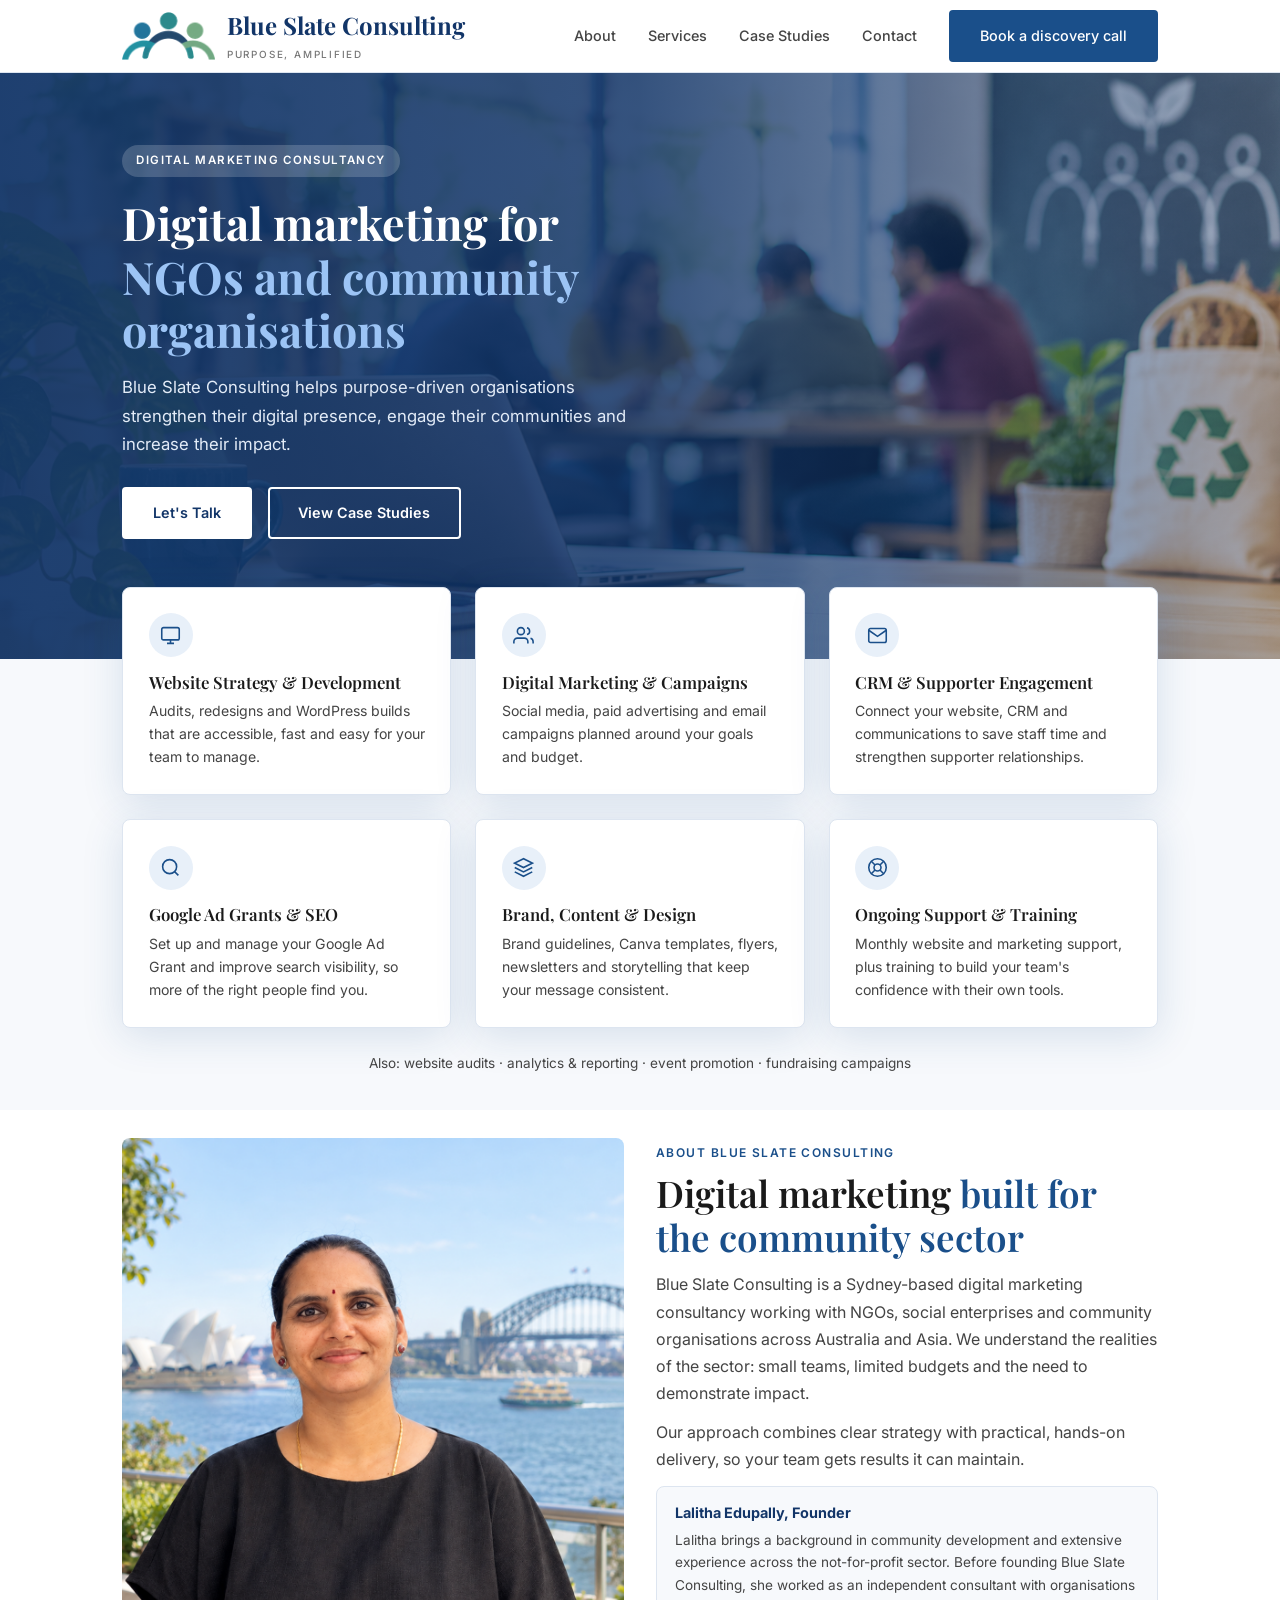
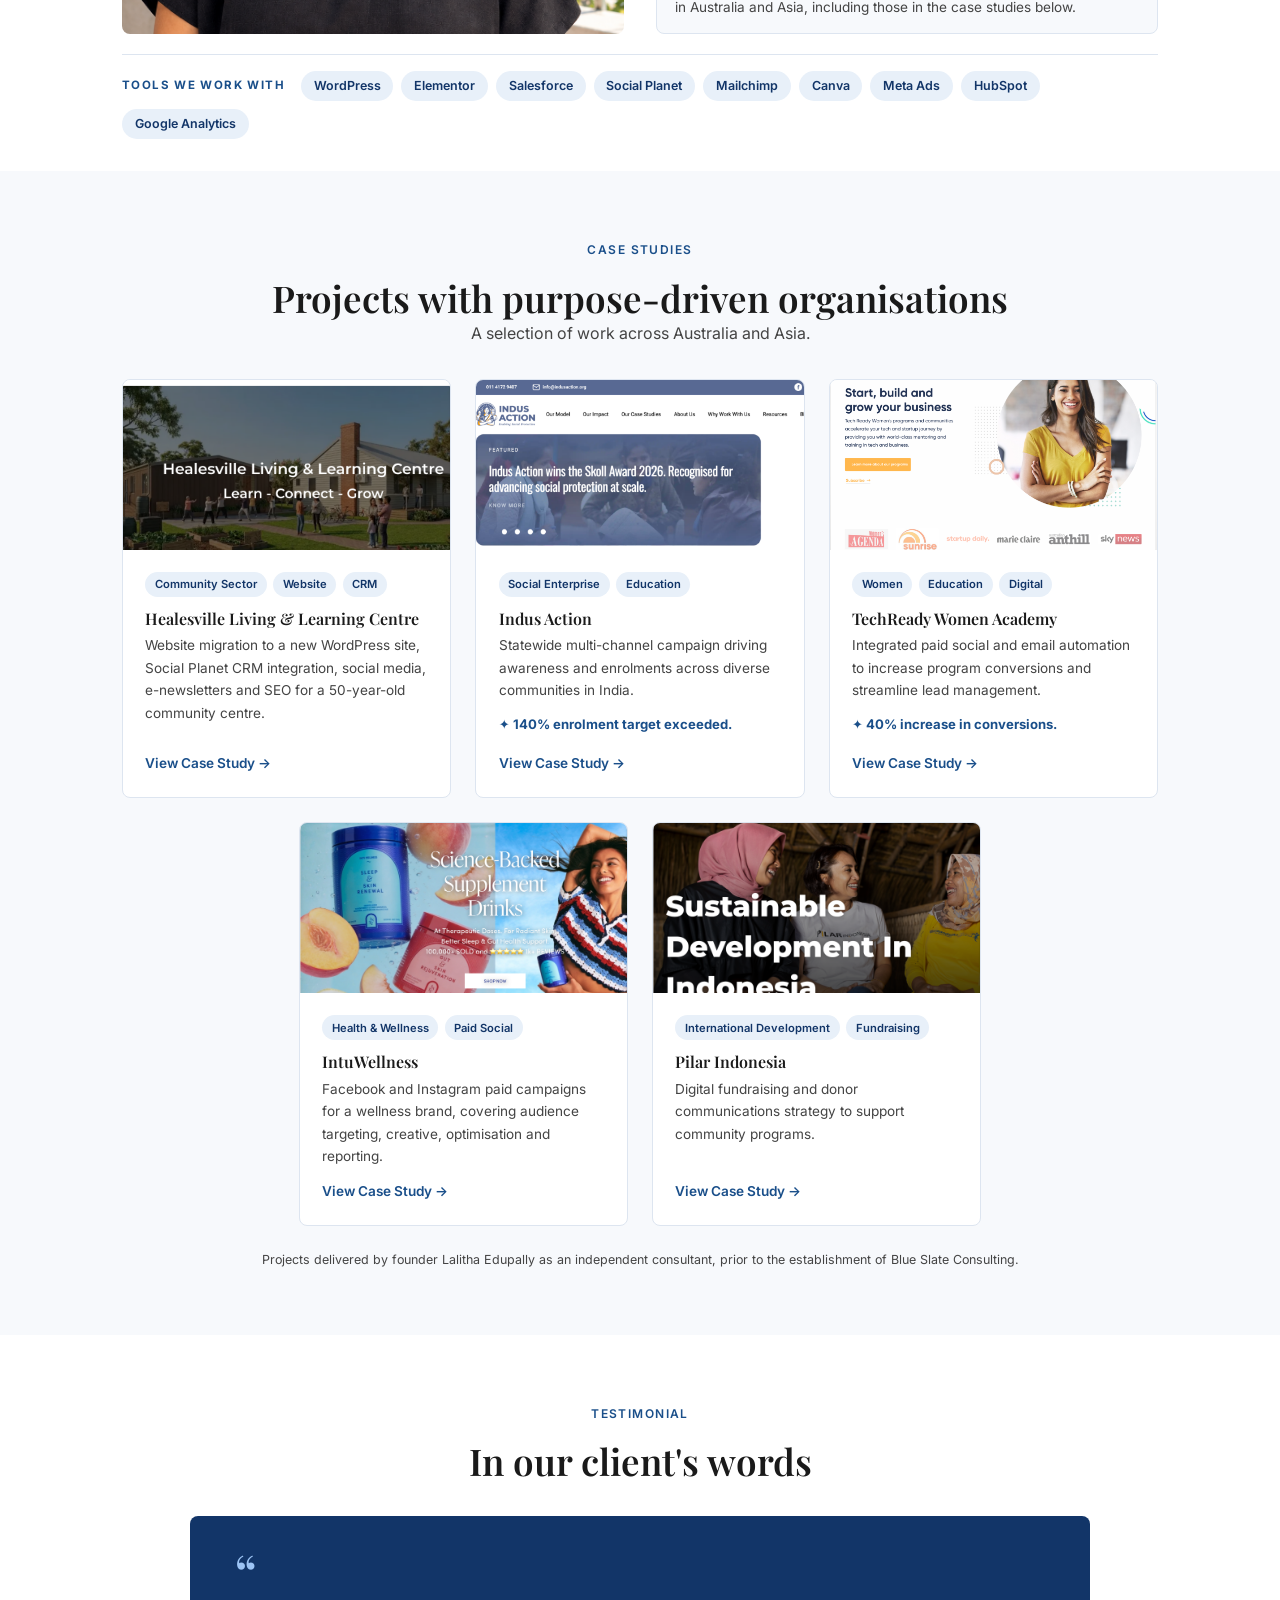
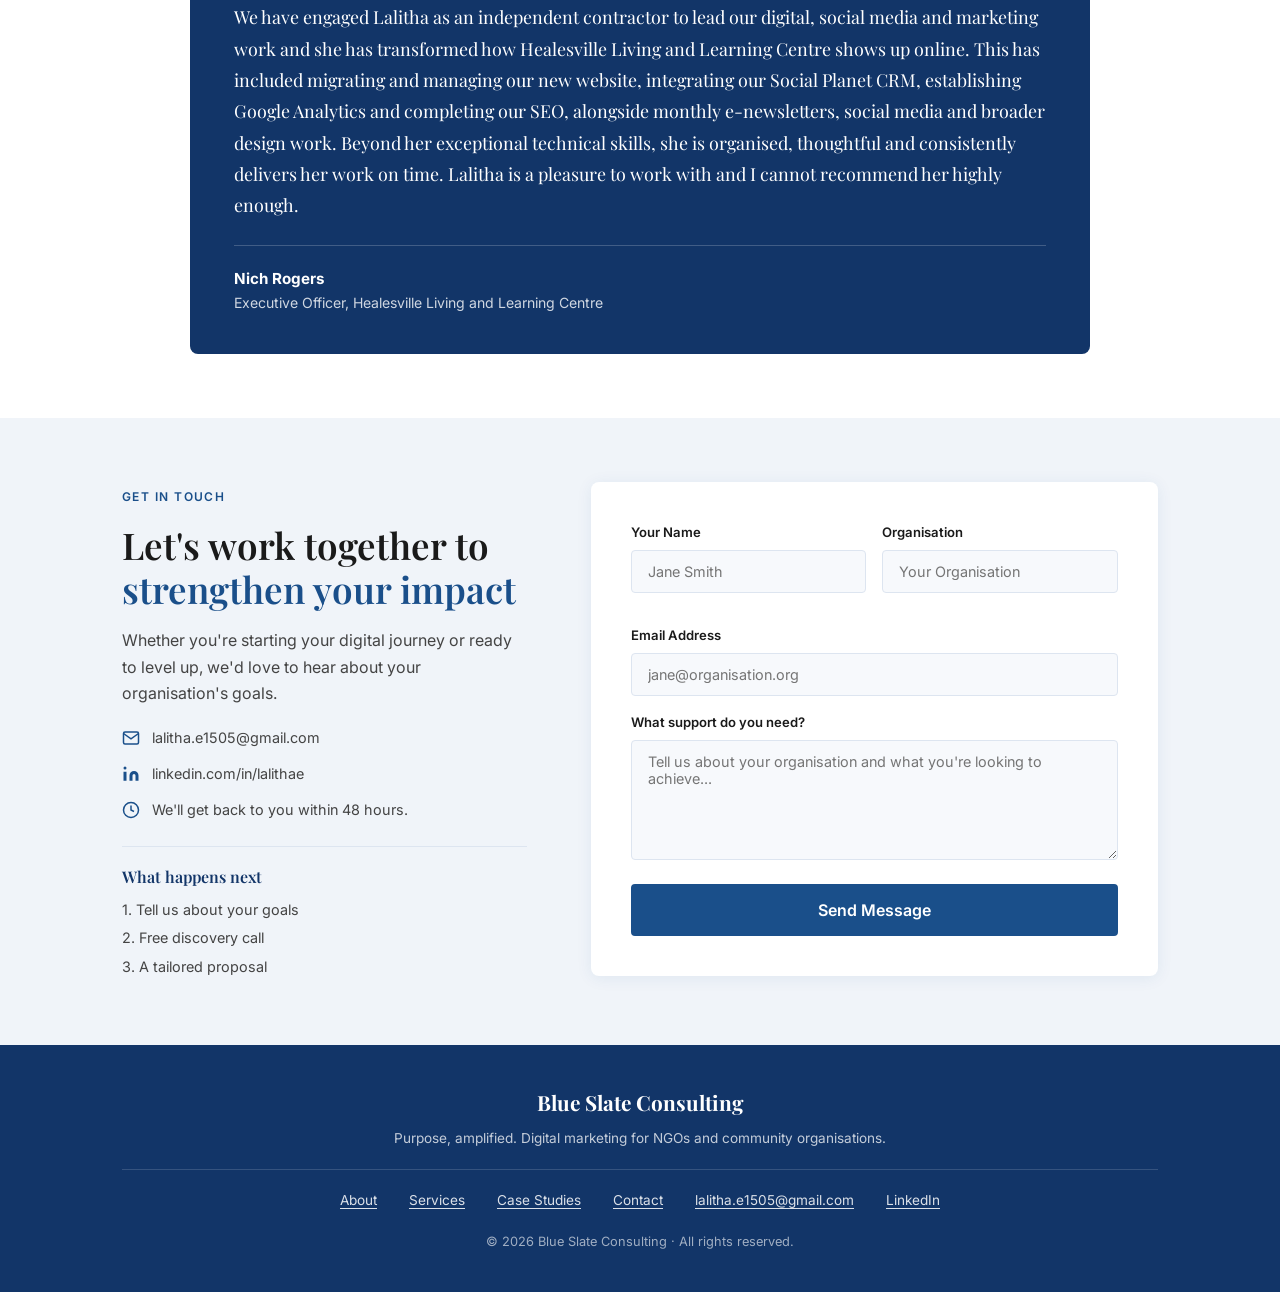
==== commit 0ddfe9c7: "Update index.html" ====
--- a/index.html
+++ b/index.html
@@ -64,7 +64,7 @@
 .btn-outline-white:hover{background:#fff;color:var(--blue-dark)}
 
 /* SERVICES (cards overlap the hero) */
-.services.section{position:relative;z-index:2;margin-top:-72px;padding:0 0 56px;background:linear-gradient(to bottom,transparent 72px,var(--bg-light) 72px)}
+.services.section{position:relative;z-index:2;margin-top:-72px;padding:0 0 36px;background:linear-gradient(to bottom,transparent 72px,var(--bg-light) 72px)}
 .service-card{background:#fff;border:1px solid var(--border);border-radius:var(--radius-lg);padding:1.6rem;box-shadow:var(--shadow-lg);transition:transform var(--transition)}
 .service-card:hover{transform:translateY(-3px)}
 .service-icon{width:44px;height:44px;background:var(--blue-light);border-radius:50%;display:flex;align-items:center;justify-content:center;margin-bottom:.9rem;color:var(--blue)}
@@ -75,12 +75,16 @@
 
 /* ABOUT */
 .about{background:#fff}
-.about-content h2{margin-bottom:1rem}
-.about-content p{margin-bottom:1rem;line-height:1.8}
-.founder-box{background:var(--bg-light);border:1px solid var(--border);border-radius:var(--radius-lg);padding:1.1rem 1.25rem}
+.about.section{padding:28px 0 32px}
+.about .grid-2{align-items:stretch;gap:2rem}
+.about-photo{width:100%;height:100%;object-fit:cover;border-radius:8px}
+.about-content .eyebrow{margin-bottom:.5rem}
+.about-content h2{margin-bottom:.75rem}
+.about-content p{margin-bottom:.75rem;line-height:1.7}
+.founder-box{background:var(--bg-light);border:1px solid var(--border);border-radius:var(--radius-lg);padding:.9rem 1.1rem}
 .founder-box strong{display:block;font-size:.9rem;color:var(--blue-dark);margin-bottom:.25rem}
 .founder-box p{font-size:.85rem;line-height:1.65;margin:0}
-.tools-row{display:flex;flex-wrap:wrap;align-items:center;gap:.5rem;margin-top:2.5rem;padding-top:1.5rem;border-top:1px solid var(--border)}
+.tools-row{display:flex;flex-wrap:wrap;align-items:center;gap:.5rem;margin-top:1.25rem;padding-top:1rem;border-top:1px solid var(--border)}
 .tools-label{font-size:.72rem;font-weight:700;letter-spacing:.12em;text-transform:uppercase;color:var(--blue);margin-right:.5rem}
 .tool-pill{background:var(--blue-light);color:var(--blue-dark);font-size:.78rem;font-weight:600;padding:.3rem .8rem;border-radius:2rem}
 
@@ -150,6 +154,8 @@
 .nav-links .btn{width:100%;text-align:center}
 .grid-2,.grid-3,.contact-grid,.form-row{grid-template-columns:1fr}
 .t-featured{padding:1.75rem 1.5rem}
+.about.section{padding:24px 0 28px}
+.about-photo{height:auto;max-height:340px}
 .t-featured blockquote{font-size:1rem}
 .cs-card{flex-basis:100%}
 .hero-bg{min-height:auto}
@@ -234,7 +240,7 @@
 <section class="about section" id="about">
 <div class="container">
 <div class="grid-2">
-<img src="assets/images/about-pic.png" alt="Lalitha Edupally, founder of Blue Slate Consulting" style="width:100%;height:auto;border-radius:8px;" />
+<img src="assets/images/about-pic.png" alt="Lalitha Edupally, founder of Blue Slate Consulting" class="about-photo" />
 <div class="about-content">
 <span class="eyebrow">About Blue Slate Consulting</span>
 <h2>Digital marketing <span class="blue">built for the community sector</span></h2>
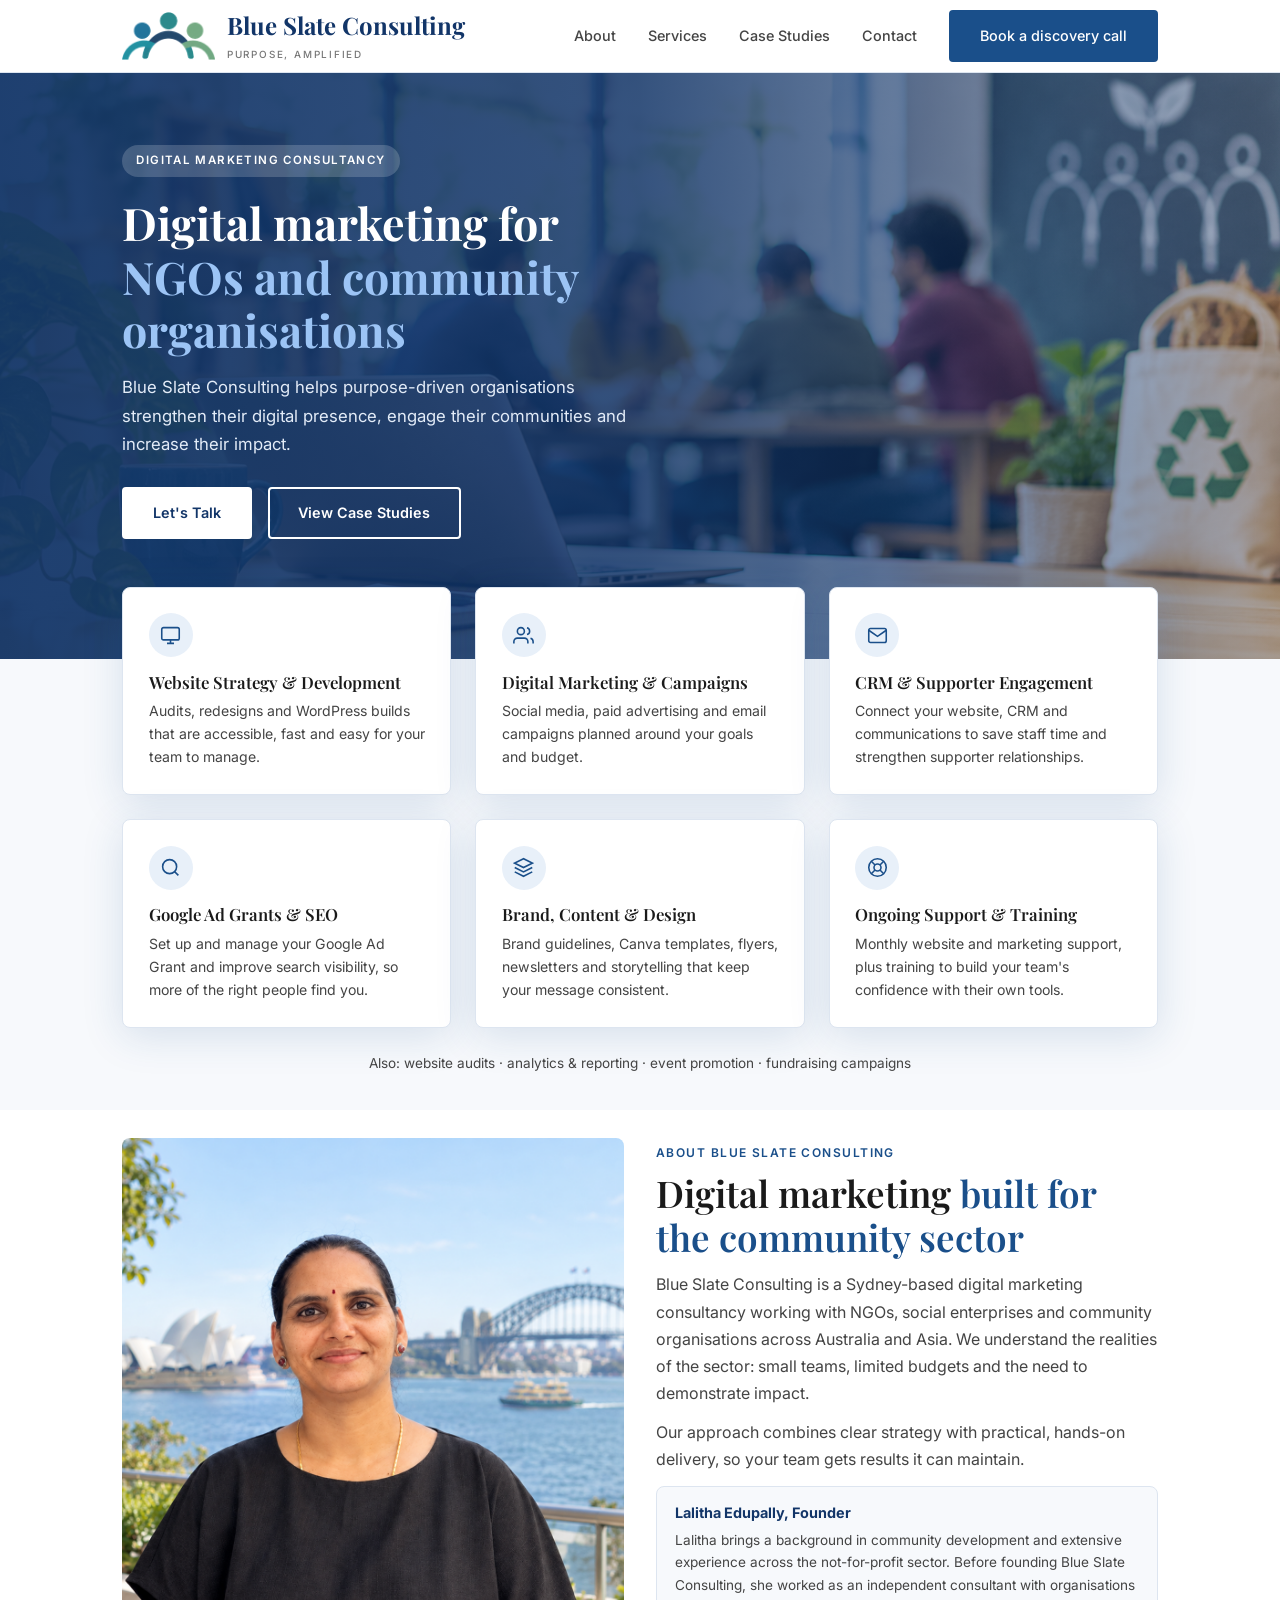
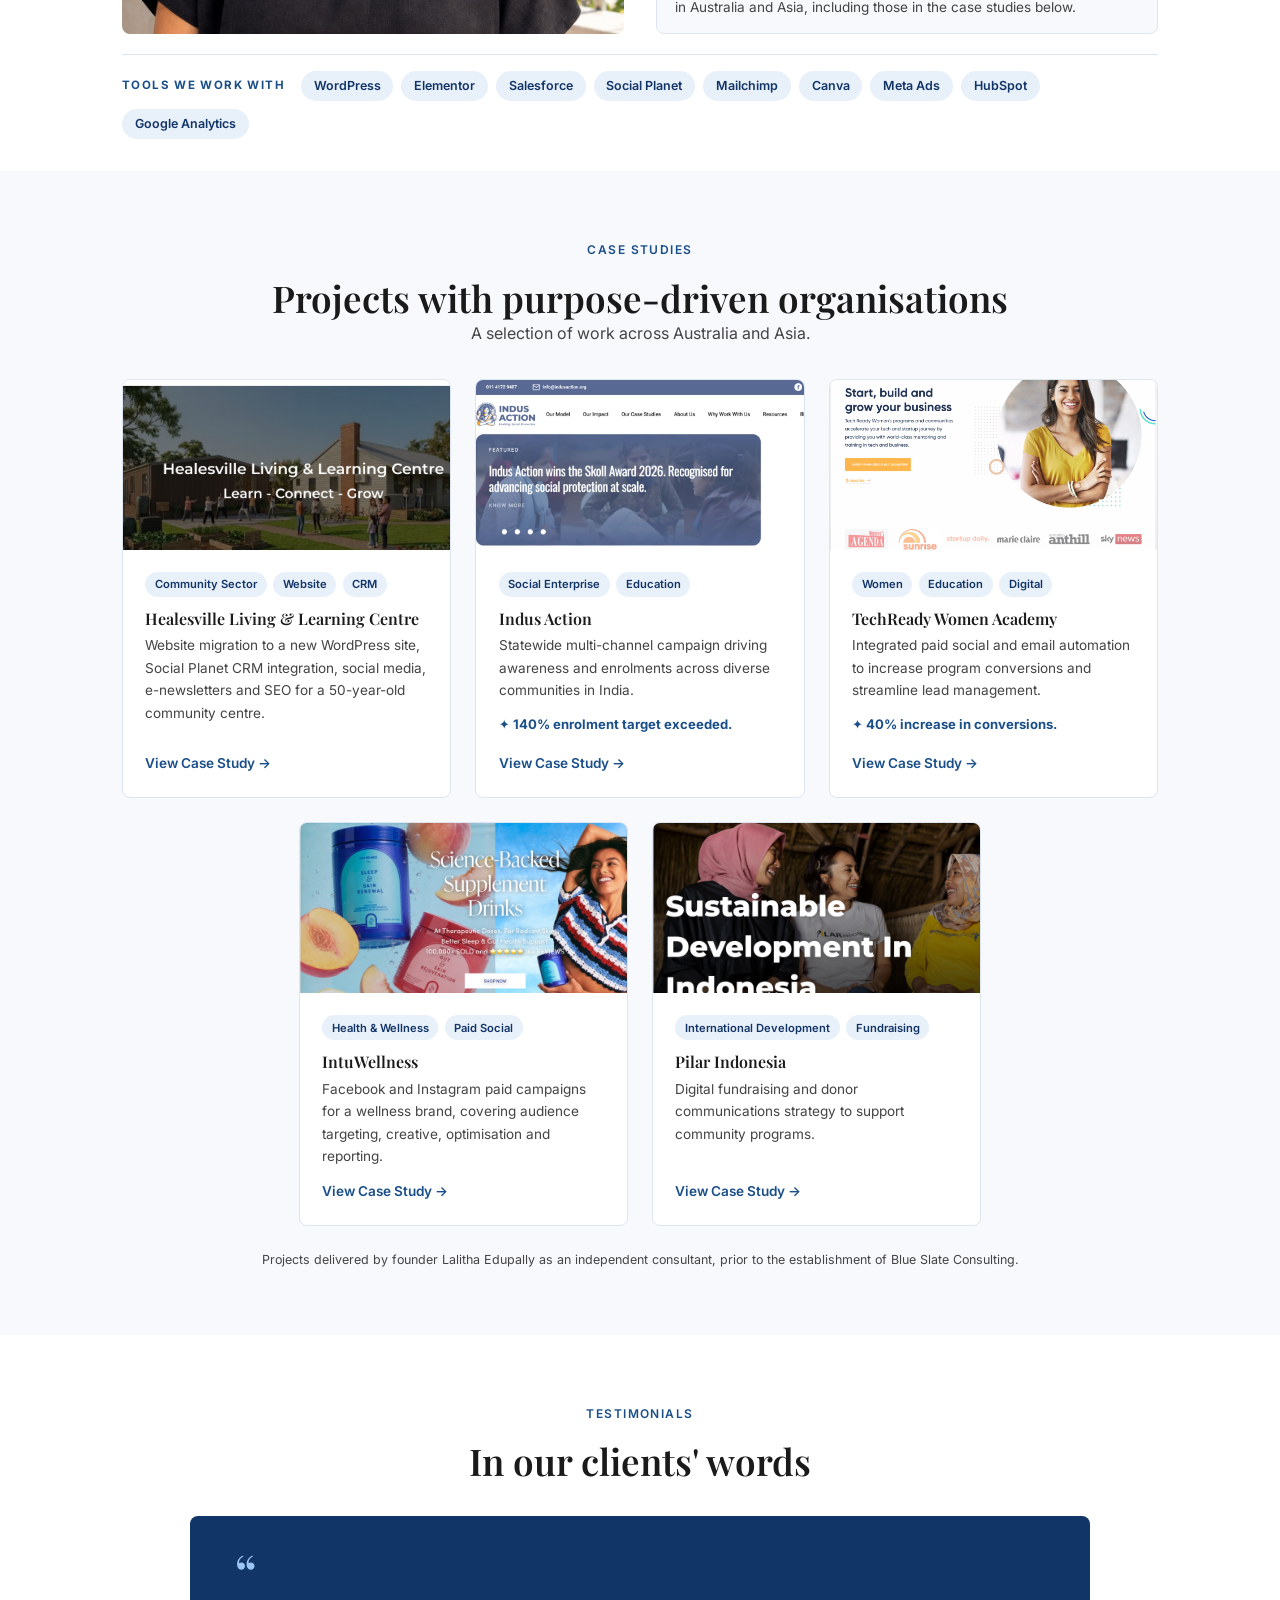
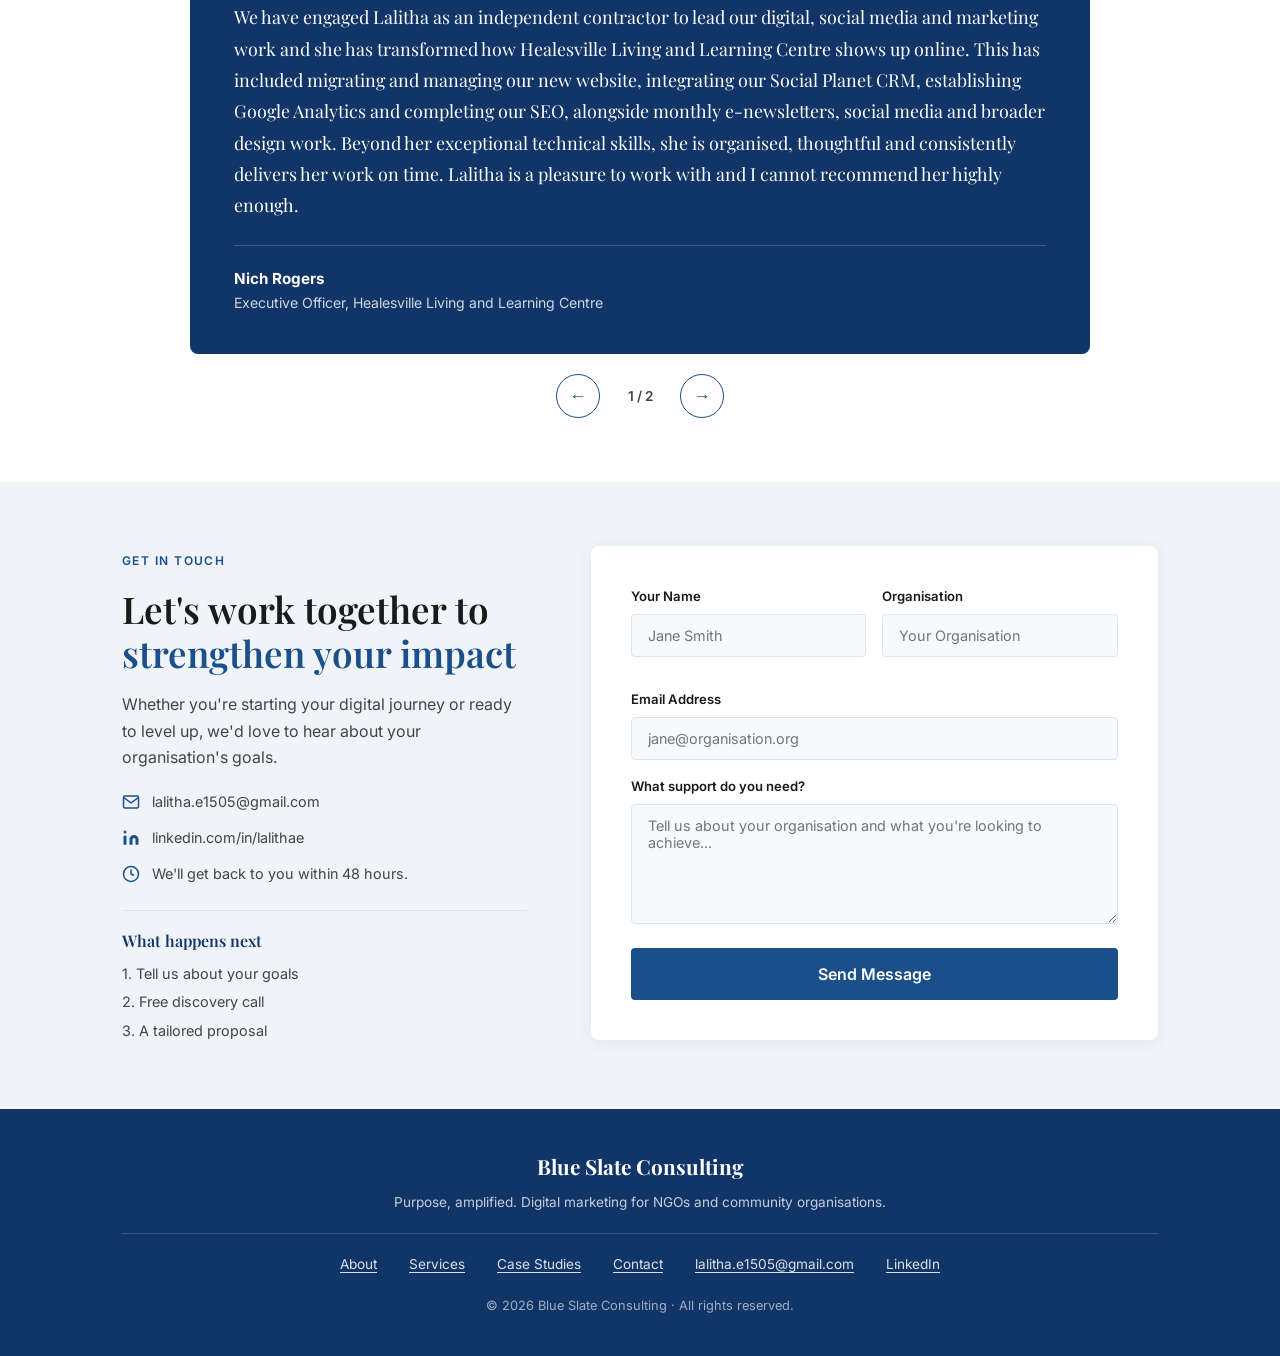
==== commit bd8ebef2: "Update index.html" ====
--- a/index.html
+++ b/index.html
@@ -108,11 +108,17 @@
 /* TESTIMONIALS */
 .testimonials{background:#fff}
 .testimonials h2{margin-bottom:2rem}
-.t-featured{background:var(--blue-dark);border-radius:var(--radius-lg);padding:2.5rem 2.75rem;max-width:900px;margin:0 auto}
-.t-featured blockquote{font-family:var(--font-display);font-size:1.12rem;line-height:1.75;color:#fff}
-.t-featured blockquote::before{content:'\201C';display:block;font-size:3.5rem;line-height:.6;color:#9CC4F5;margin-bottom:.75rem}
-.t-featured figcaption{margin-top:1.5rem;padding-top:1.25rem;border-top:1px solid rgba(255,255,255,.2);font-size:.88rem;color:rgba(255,255,255,.8)}
-.t-featured figcaption strong{display:block;color:#fff;font-size:.95rem}
+.t-slides{display:grid;max-width:900px;margin:0 auto}
+.t-slide{grid-area:1/1;display:flex;flex-direction:column;justify-content:center;background:var(--blue-dark);border-radius:var(--radius-lg);padding:2.5rem 2.75rem;visibility:hidden;opacity:0;transition:opacity .3s ease}
+.t-slide.active{visibility:visible;opacity:1}
+.t-nav{display:flex;align-items:center;justify-content:center;gap:1rem;margin-top:1.25rem}
+.t-arrow{width:44px;height:44px;border-radius:50%;border:1.5px solid var(--blue);background:#fff;color:var(--blue);font-size:1.1rem;cursor:pointer;transition:all var(--transition)}
+.t-arrow:hover,.t-arrow:focus-visible{background:var(--blue);color:#fff}
+.t-count{font-size:.85rem;font-weight:600;color:var(--text-mid);min-width:3rem;text-align:center}
+.t-slide blockquote{font-family:var(--font-display);font-size:1.12rem;line-height:1.75;color:#fff}
+.t-slide blockquote::before{content:'\201C';display:block;font-size:3.5rem;line-height:.6;color:#9CC4F5;margin-bottom:.75rem}
+.t-slide figcaption{margin-top:1.5rem;padding-top:1.25rem;border-top:1px solid rgba(255,255,255,.2);font-size:.88rem;color:rgba(255,255,255,.8)}
+.t-slide figcaption strong{display:block;color:#fff;font-size:.95rem}
 
 /* CONTACT */
 .contact{background:var(--bg-cream)}
@@ -153,10 +159,10 @@
 .nav-links.open{display:flex}
 .nav-links .btn{width:100%;text-align:center}
 .grid-2,.grid-3,.contact-grid,.form-row{grid-template-columns:1fr}
-.t-featured{padding:1.75rem 1.5rem}
+.t-slide{padding:1.75rem 1.5rem}
 .about.section{padding:24px 0 28px}
 .about-photo{height:auto;max-height:340px}
-.t-featured blockquote{font-size:1rem}
+.t-slide blockquote{font-size:1rem}
 .cs-card{flex-basis:100%}
 .hero-bg{min-height:auto}
 .hero-overlay{background:rgba(18,53,104,.88)}
@@ -332,13 +338,26 @@
 <section class="testimonials section" id="testimonials">
 <div class="container">
 <div class="text-center">
-<span class="eyebrow">Testimonial</span>
-<h2>In our client's words</h2>
-</div>
-<figure class="t-featured">
+<span class="eyebrow">Testimonials</span>
+<h2>In our clients' words</h2>
+</div>
+<div class="t-slider" id="tSlider">
+<div class="t-slides" aria-live="polite">
+<figure class="t-slide active">
 <blockquote>We have engaged Lalitha as an independent contractor to lead our digital, social media and marketing work and she has transformed how Healesville Living and Learning Centre shows up online. This has included migrating and managing our new website, integrating our Social Planet CRM, establishing Google Analytics and completing our SEO, alongside monthly e-newsletters, social media and broader design work. Beyond her exceptional technical skills, she is organised, thoughtful and consistently delivers her work on time. Lalitha is a pleasure to work with and I cannot recommend her highly enough.</blockquote>
 <figcaption><strong>Nich Rogers</strong>Executive Officer, Healesville Living and Learning Centre</figcaption>
 </figure>
+<figure class="t-slide">
+<blockquote>The campaign was a huge success. Lalitha understood our goals and delivered beyond expectations.</blockquote>
+<figcaption><strong>Shiv.Ra</strong>South Zone Director, Indus Action</figcaption>
+</figure>
+</div>
+<div class="t-nav">
+<button type="button" class="t-arrow" id="tPrev" aria-label="Previous testimonial">&larr;</button>
+<span class="t-count" id="tCount">1 / 2</span>
+<button type="button" class="t-arrow" id="tNext" aria-label="Next testimonial">&rarr;</button>
+</div>
+</div>
 </div>
 </section>
 
@@ -372,7 +391,7 @@
 </div>
 </div>
 <div class="contact-form">
-<form action="https://formspree.io/f/YOUR_FORM_ID" method="POST">
+<form action="https://formspree.io/f/mljbdljo" method="POST">
 <div class="form-row">
 <div class="form-group"><label for="name">Your Name</label><input type="text" id="name" name="name" placeholder="Jane Smith" required /></div>
 <div class="form-group"><label for="org">Organisation</label><input type="text" id="org" name="organisation" placeholder="Your Organisation" /></div>
@@ -410,6 +429,17 @@
 const navLinks=document.getElementById('navLinks');
 hamburger.addEventListener('click',()=>navLinks.classList.toggle('open'));
 navLinks.querySelectorAll('a').forEach(a=>a.addEventListener('click',()=>navLinks.classList.remove('open')));
+const tSlides=document.querySelectorAll('#tSlider .t-slide');
+const tCount=document.getElementById('tCount');
+let tIndex=0;
+function showSlide(i){
+tIndex=(i+tSlides.length)%tSlides.length;
+tSlides.forEach((s,n)=>{s.classList.toggle('active',n===tIndex);s.setAttribute('aria-hidden',n!==tIndex);});
+tCount.textContent=(tIndex+1)+' / '+tSlides.length;
+}
+document.getElementById('tPrev').addEventListener('click',()=>showSlide(tIndex-1));
+document.getElementById('tNext').addEventListener('click',()=>showSlide(tIndex+1));
+showSlide(0);
 </script>
 </body>
 </html>
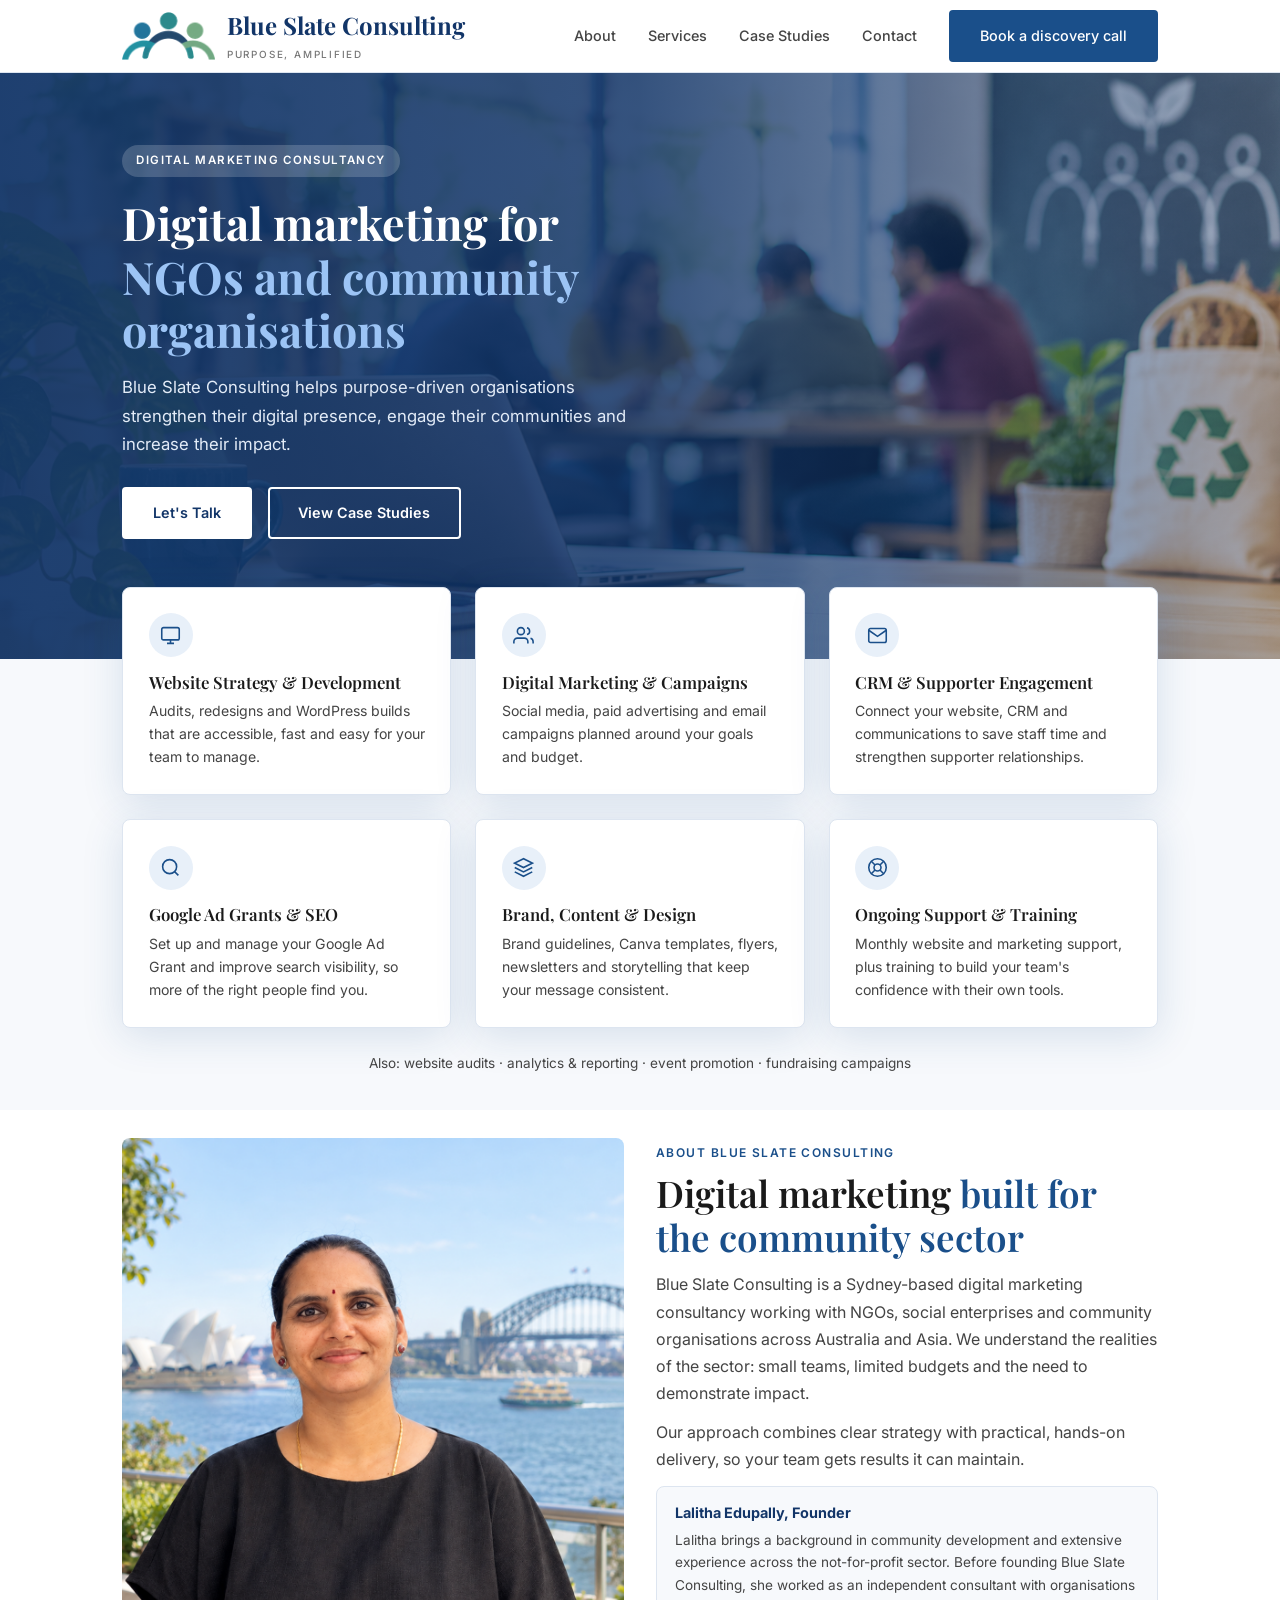
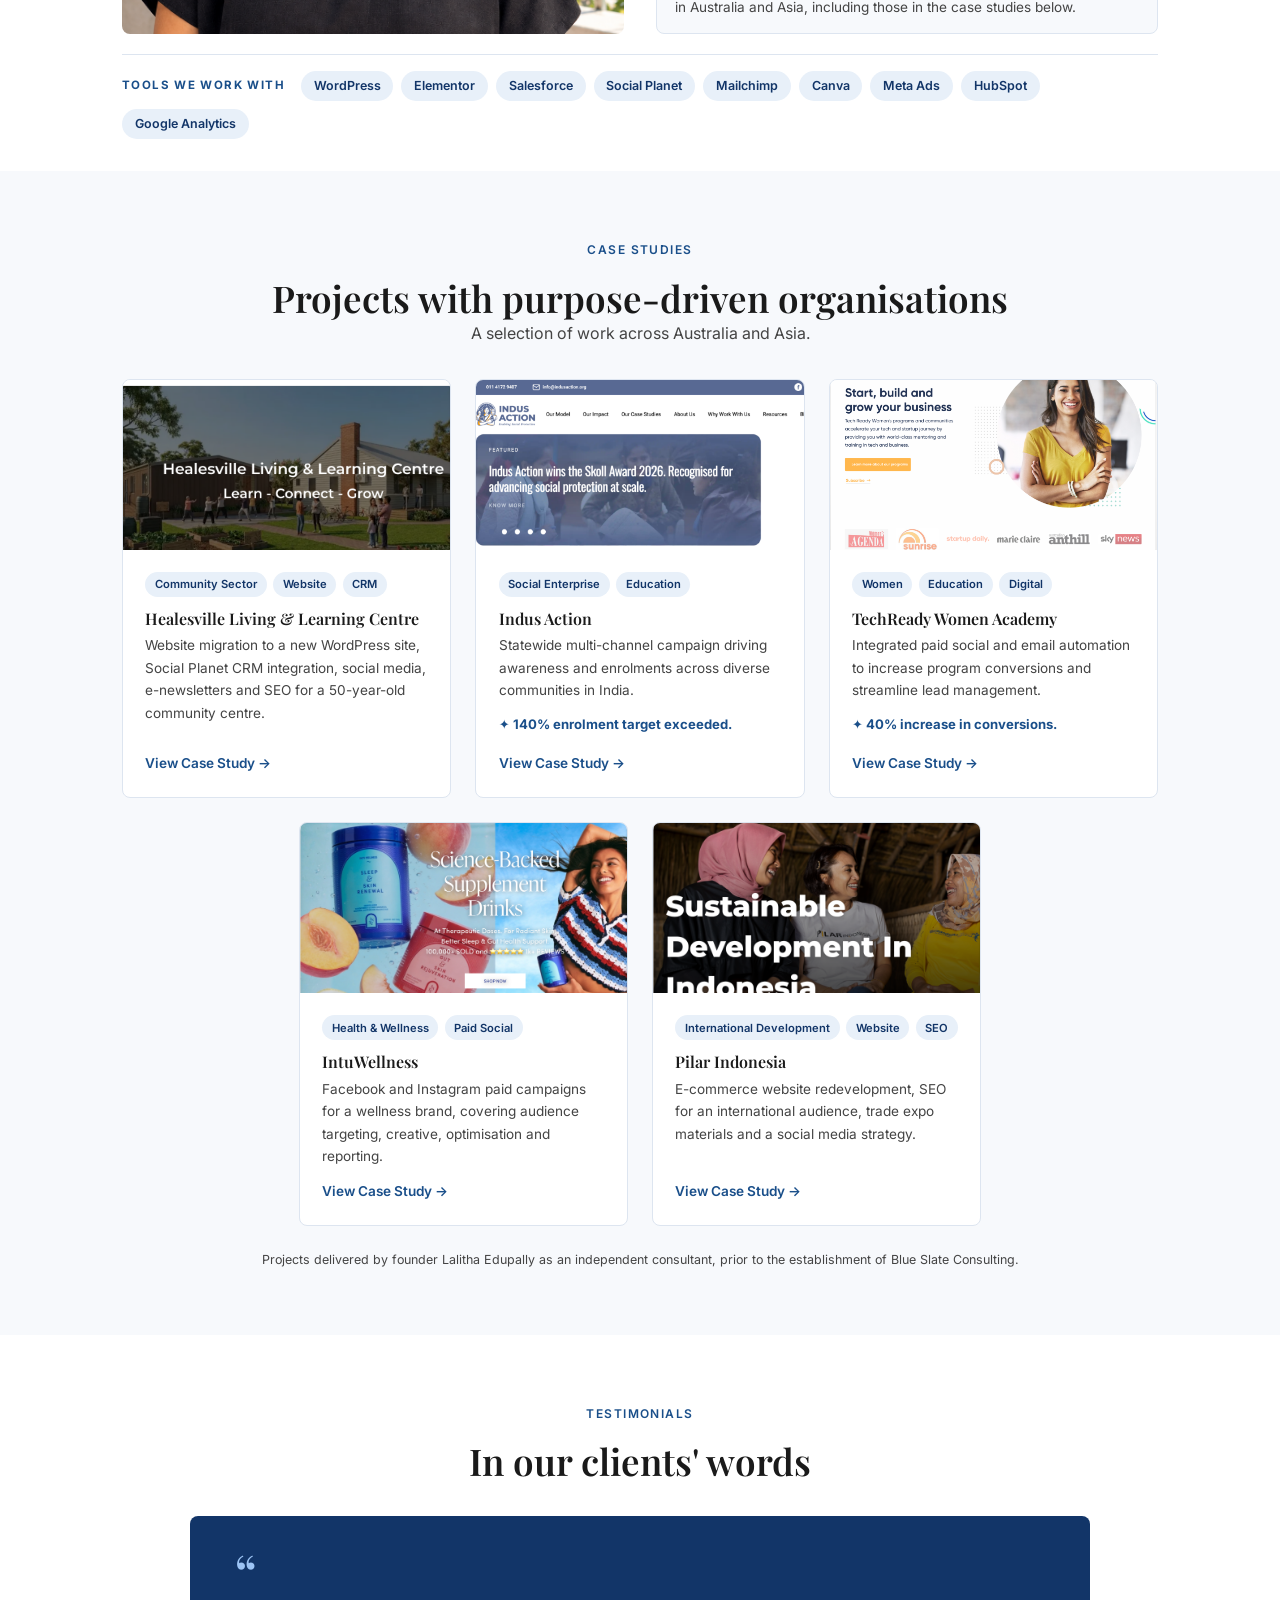
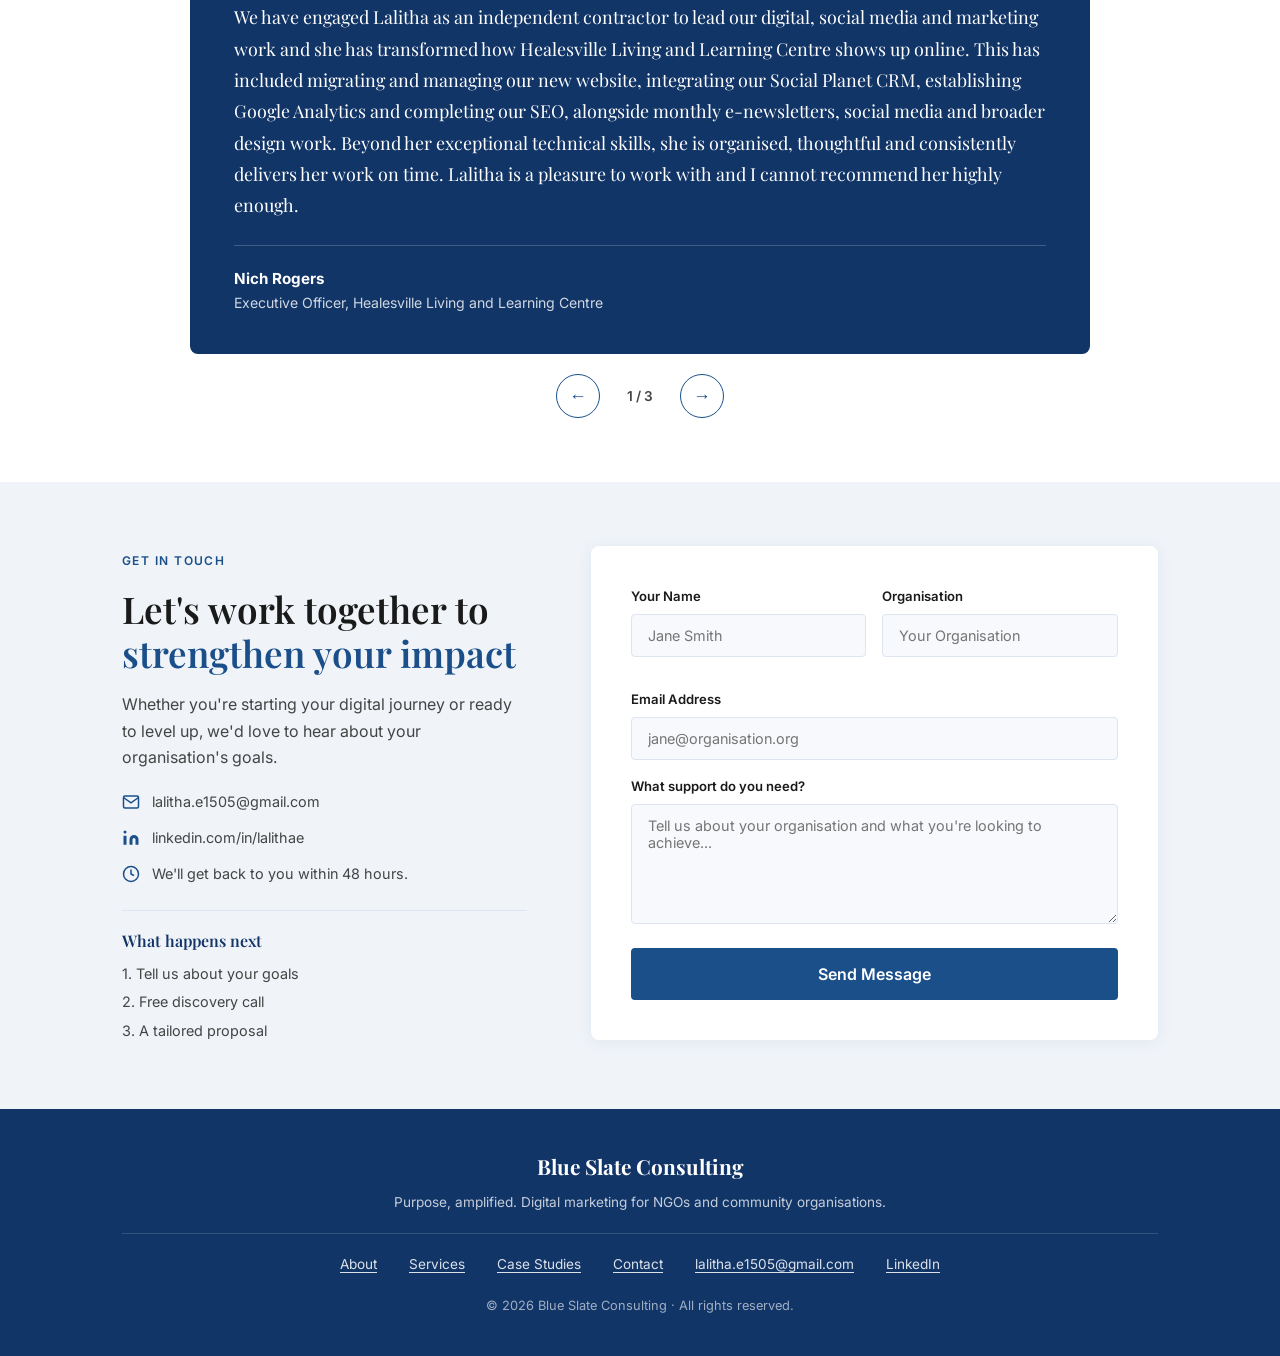
==== commit e52baa79: "Update index.html" ====
--- a/index.html
+++ b/index.html
@@ -323,9 +323,9 @@
 <div class="cs-card">
 <div class="cs-thumb"><img src="assets/images/pilar.jpg" alt="Pilar Indonesia" style="width:100%;height:100%;object-fit:cover;"></div>
 <div class="cs-body">
-<div class="cs-tags"><span class="cs-tag">International Development</span><span class="cs-tag">Fundraising</span></div>
+<div class="cs-tags"><span class="cs-tag">International Development</span><span class="cs-tag">Website</span><span class="cs-tag">SEO</span></div>
 <h3>Pilar Indonesia</h3>
-<p>Digital fundraising and donor communications strategy to support community programs.</p>
+<p>E-commerce website redevelopment, SEO for an international audience, trade expo materials and a social media strategy.</p>
 <a href="pilar-indonesia.html" class="cs-link">View Case Study →</a>
 </div>
 </div>
@@ -351,10 +351,14 @@
 <blockquote>The campaign was a huge success. Lalitha understood our goals and delivered beyond expectations.</blockquote>
 <figcaption><strong>Shiv.Ra</strong>South Zone Director, Indus Action</figcaption>
 </figure>
+<figure class="t-slide">
+<blockquote>Her skills greatly contributed to transforming many aspects of our business &hellip; She is a dedicated, forward-thinking professional who brings both expertise and passion to the table.</blockquote>
+<figcaption><strong>Founder</strong>Pilar Indonesia</figcaption>
+</figure>
 </div>
 <div class="t-nav">
 <button type="button" class="t-arrow" id="tPrev" aria-label="Previous testimonial">&larr;</button>
-<span class="t-count" id="tCount">1 / 2</span>
+<span class="t-count" id="tCount">1 / 3</span>
 <button type="button" class="t-arrow" id="tNext" aria-label="Next testimonial">&rarr;</button>
 </div>
 </div>
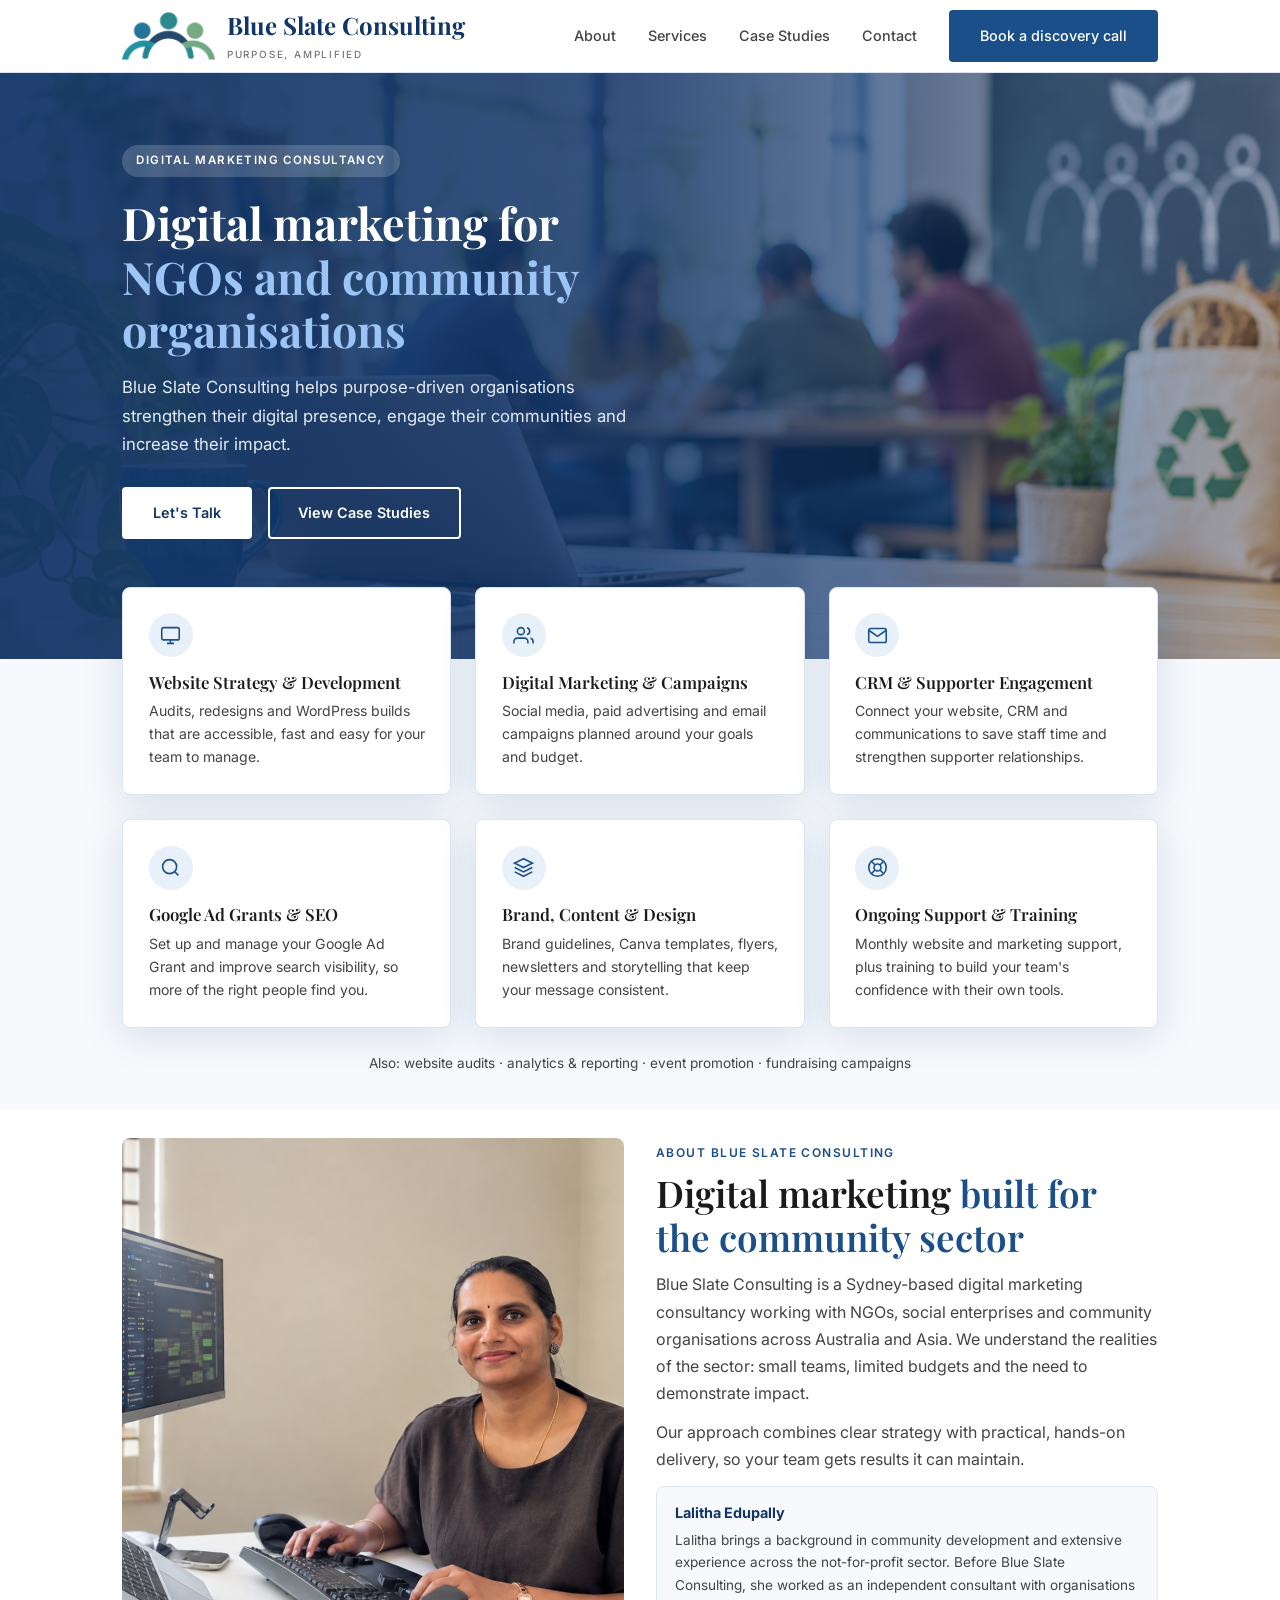
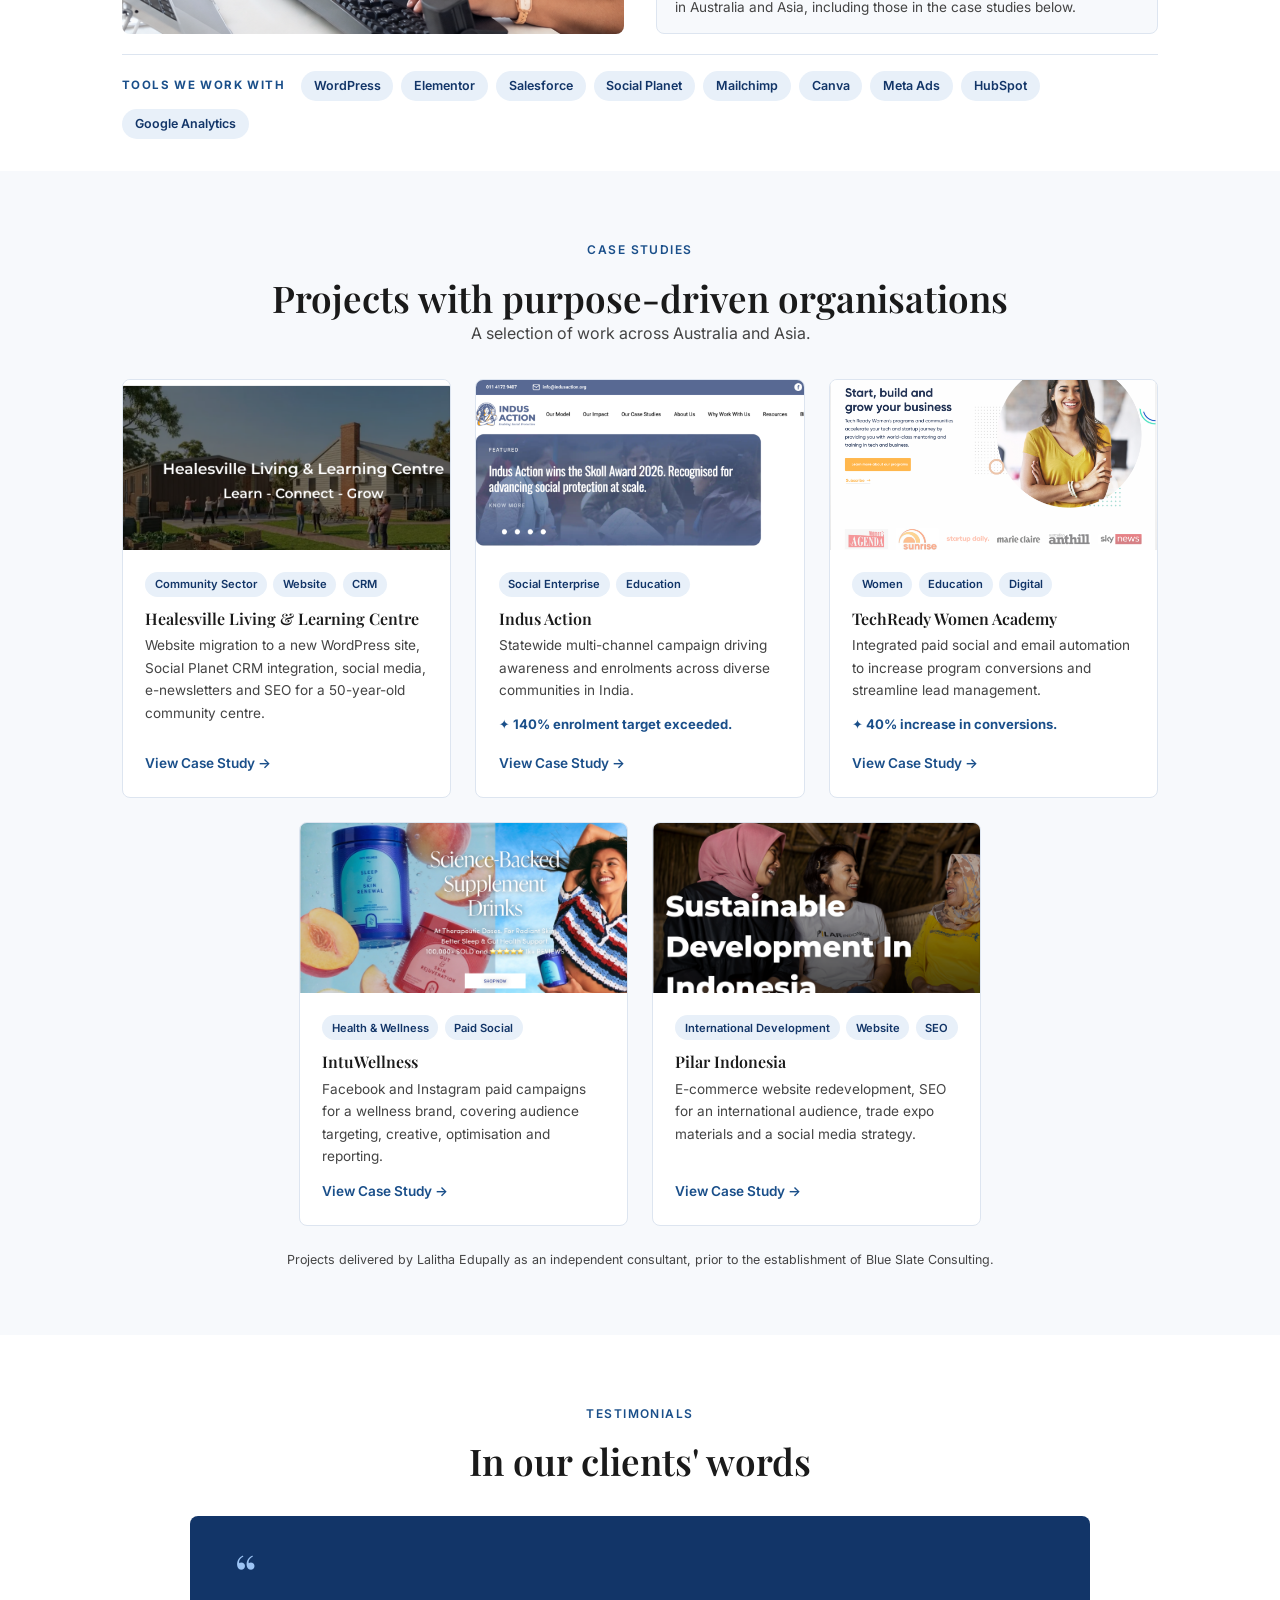
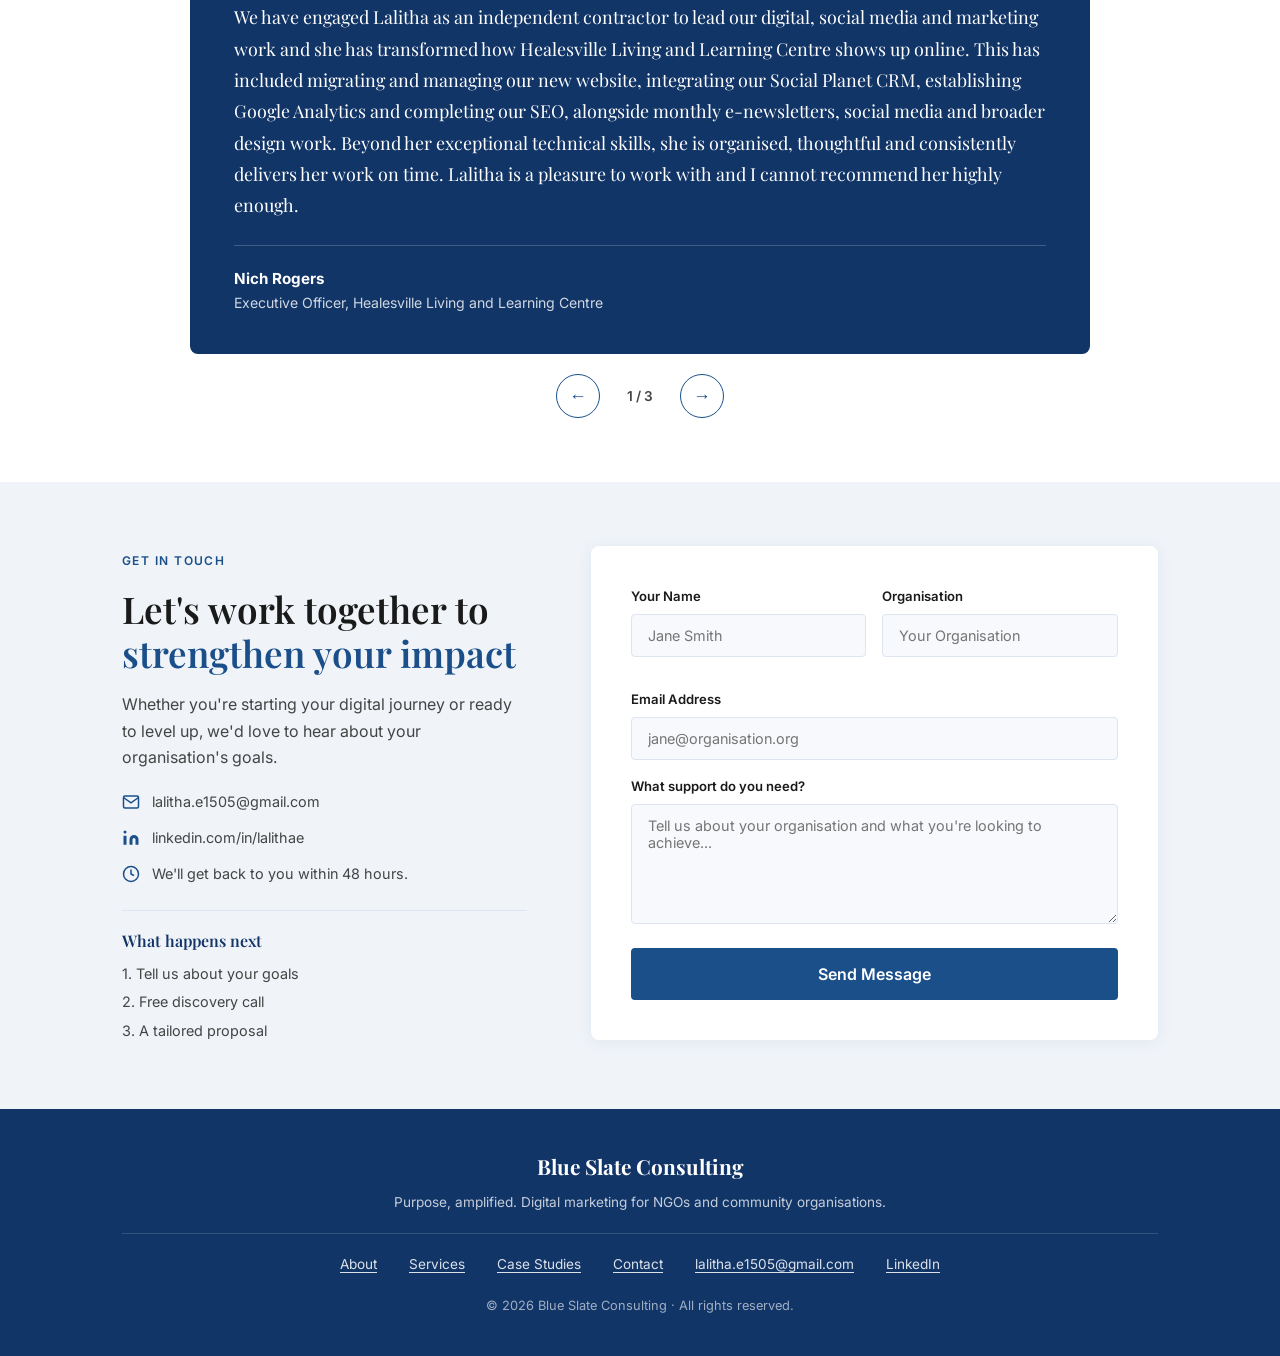
==== commit 0aa0cfe1: "Update index.html" ====
--- a/index.html
+++ b/index.html
@@ -246,15 +246,15 @@
 <section class="about section" id="about">
 <div class="container">
 <div class="grid-2">
-<img src="assets/images/about-pic.png" alt="Lalitha Edupally, founder of Blue Slate Consulting" class="about-photo" />
+<img src="assets/images/about-pic.png" alt="Lalitha Edupally of Blue Slate Consulting" class="about-photo" />
 <div class="about-content">
 <span class="eyebrow">About Blue Slate Consulting</span>
 <h2>Digital marketing <span class="blue">built for the community sector</span></h2>
 <p>Blue Slate Consulting is a Sydney-based digital marketing consultancy working with NGOs, social enterprises and community organisations across Australia and Asia. We understand the realities of the sector: small teams, limited budgets and the need to demonstrate impact.</p>
 <p>Our approach combines clear strategy with practical, hands-on delivery, so your team gets results it can maintain.</p>
 <div class="founder-box">
-<strong>Lalitha Edupally, Founder</strong>
-<p>Lalitha brings a background in community development and extensive experience across the not-for-profit sector. Before founding Blue Slate Consulting, she worked as an independent consultant with organisations in Australia and Asia, including those in the case studies below.</p>
+<strong>Lalitha Edupally</strong>
+<p>Lalitha brings a background in community development and extensive experience across the not-for-profit sector. Before Blue Slate Consulting, she worked as an independent consultant with organisations in Australia and Asia, including those in the case studies below.</p>
 </div>
 </div>
 </div>
@@ -330,7 +330,7 @@
 </div>
 </div>
 </div>
-<p class="cs-note">Projects delivered by founder Lalitha Edupally as an independent consultant, prior to the establishment of Blue Slate Consulting.</p>
+<p class="cs-note">Projects delivered by Lalitha Edupally as an independent consultant, prior to the establishment of Blue Slate Consulting.</p>
 </div>
 </section>
 
@@ -353,7 +353,7 @@
 </figure>
 <figure class="t-slide">
 <blockquote>Her skills greatly contributed to transforming many aspects of our business &hellip; She is a dedicated, forward-thinking professional who brings both expertise and passion to the table.</blockquote>
-<figcaption><strong>Founder</strong>Pilar Indonesia</figcaption>
+<figcaption><strong>Indra Wardhani</strong>Founder and CEO, Pilar Indonesia Group</figcaption>
 </figure>
 </div>
 <div class="t-nav">
